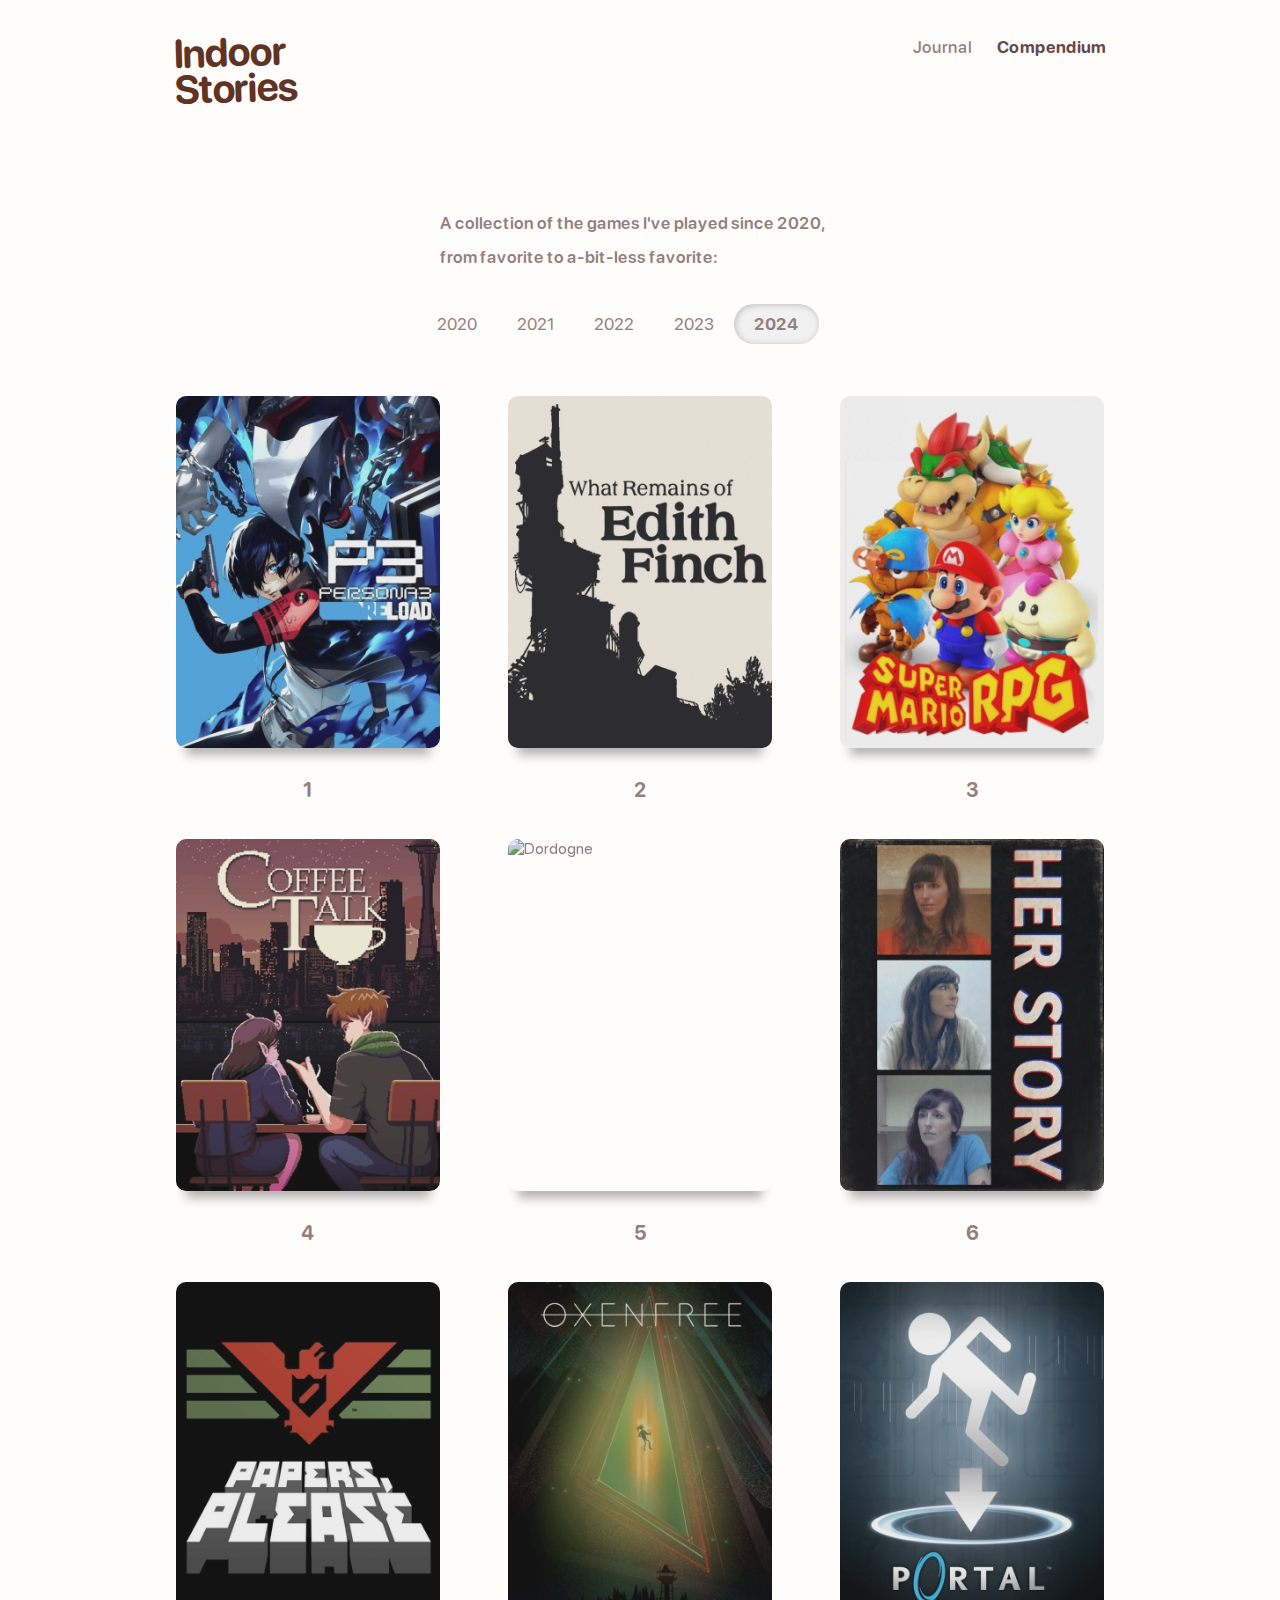
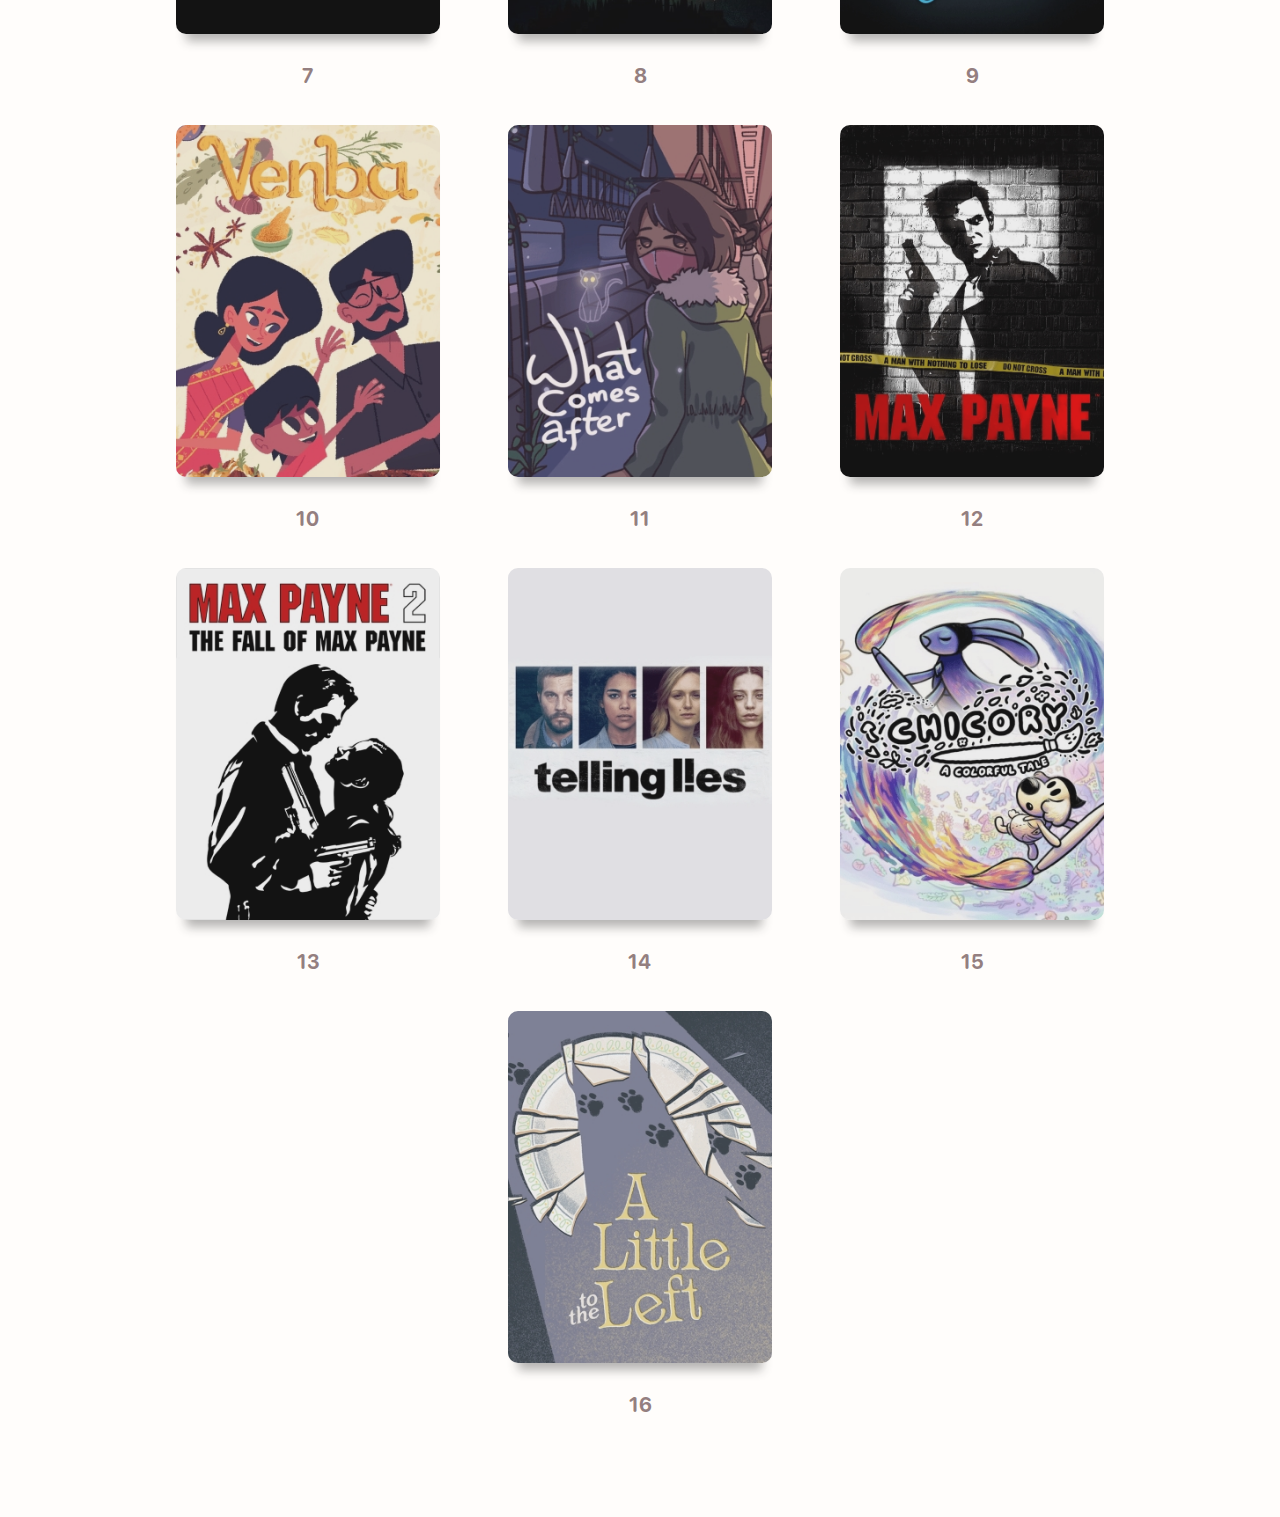
==== compendium.html @ c3bcd312 "update" ====
<!doctype html>

<html lang="en">

<head>
    <meta charset="utf-8">
    <title> Indoor Stories</title>
    <meta name="description" content="A personal gaming site">
    <meta name="viewport" content="width=device-width, initial-scale=1.0">

    <link rel="apple-touch-icon" sizes="180x180" href="favicon/apple-touch-icon.png">
    <link rel="icon" type="image/png" sizes="32x32" href="favicon/favicon-32x32.png">
    <link rel="icon" type="image/png" sizes="16x16" href="favicon/favicon-16x16.png">
    <link rel="manifest" href="favicon/site.webmanifest">
    <link rel="mask-icon" href="favicon/safari-pinned-tab.svg" color="#5bbad5">
    <meta name="msapplication-TileColor" content="#da532c">
    <meta name="theme-color" content="#ffffff">

    <link rel="stylesheet" href="styles.css">
</head>

<body class="yearbook">
    <header class="header">
        <h1 class="header-title"><a href="/">Indoor Stories</a></h1>

        <menu class="header-menu">
            <li class="header-menu-item">
                <a class="header-menu-link" href="https://indoorstories.com/">Journal</a>
            </li>
            <li class="header-menu-item active">
                <a class="header-menu-link" href="https://indoorstories.com/compendium">Compendium</a>
            </li>
        </menu>
    </header>

    <p class="collection-intro">A collection of the games I've played since 2020, from favorite to a-bit-less favorite:</p>
    
    <menu class="collection-menu">
        <li class="collection-menu-item" data-collection="#2020">2020</li>
        <li class="collection-menu-item" data-collection="#2021">2021</li>
        <li class="collection-menu-item" data-collection="#2022">2022</li>
        <li class="collection-menu-item" data-collection="#2023">2023</li>
        <li class="collection-menu-item active" data-collection="#2024">2024</li>
    </menu>
    
    <ol class="collection active" id="2024">
        <li class="game">
            <figure class="game-art">
                <img src="images/covers/persona-3-reload.jpg" 
                     alt="Persona 3 Reload">
                <span class="game-number"></span>
            </figure>
        </li>

        <li class="game">
            <figure class="game-art">
                <img src="images/covers/what-remains-of-edith-finch.jpg" 
                     alt="What Remains of Edith Finch">
                <span class="game-number"></span>
            </figure>
        </li>

        <li class="game">
            <figure class="game-art">
                <img src="images/covers/super-mario-rpg.jpg" 
                     alt="Super Mario RPG">
                <span class="game-number"></span>
            </figure>
        </li>

        <li class="game">
            <figure class="game-art">
                <img src="images/covers/coffee-talk.jpg" 
                     alt="Coffee Talk">
                <span class="game-number"></span>
            </figure>
        </li>

        <li class="game">
            <figure class="game-art">
                <img src="images/covers/dordogne.jpg" 
                     alt="Dordogne">
                <span class="game-number"></span>
            </figure>
        </li>

        <li class="game">
            <figure class="game-art">
                <img src="images/covers/her-story.jpg" 
                     alt="Her Story">
                <span class="game-number"></span>
            </figure>
        </li>

        <li class="game">
            <figure class="game-art">
                <img src="images/covers/papers-please.jpg" 
                     alt="Papers, Please">
                <span class="game-number"></span>
            </figure>
        </li>

        <li class="game">
            <figure class="game-art">
                <img src="images/covers/oxenfree.jpg" 
                     alt="Oxenfree">
                <span class="game-number"></span>
            </figure>
        </li>

        <li class="game">
            <figure class="game-art">
                <img src="images/covers/portal.jpg" 
                     alt="Portal">
                <span class="game-number"></span>
            </figure>
        </li>

        <li class="game">
            <figure class="game-art">
                <img src="images/covers/venba.jpg" 
                     alt="Vemba">
                <span class="game-number"></span>
            </figure>
        </li>

        <li class="game">
            <figure class="game-art">
                <img src="images/covers/what-comes-after.jpg" 
                     alt="Vemba">
                <span class="game-number"></span>
            </figure>
        </li>

        <li class="game">
            <figure class="game-art">
                <img src="images/covers/max-payne.jpg" 
                     alt="Max Payne">
                <span class="game-number"></span>
            </figure>
        </li>

        <li class="game">
            <figure class="game-art">
                <img src="images/covers/max-payne-2.jpg" 
                     alt="Max Payne">
                <span class="game-number"></span>
            </figure>
        </li>

        <li class="game">
            <figure class="game-art">
                <img src="images/covers/telling-lies.jpg" 
                     alt="Telling Lies">
                <span class="game-number"></span>
            </figure>
        </li>

        <li class="game">
            <figure class="game-art">
                <img src="images/covers/chicory.jpg" 
                     alt="Chicory: A Colorful Tale">
                <span class="game-number"></span>
            </figure>
        </li>

        <li class="game">
            <figure class="game-art">
                <img src="images/covers/a-little-to-the-left.jpg" 
                     alt="A Little To The Left">
                <span class="game-number"></span>
            </figure>
        </li>
    </ol>

    <ol class="collection" id="2023">
        <li class="game">
            <figure class="game-art">
                <img src="images/covers/baldurs-gate-3.png" alt="Baldur's Gate 3">
                <span class="game-number"> </span>
            </figure>
        </li>

        <li class="game">
            <figure class="game-art">
                <img src="images/covers/zelda-tears-of-the-kingdom.jpg" alt="The Legend of Zelda: Tears of the Kingdom">
                <span class="game-number"></span>
            </figure>
        </li>

        <li class="game">
            <figure class="game-art">
                <img src="images/covers/zelda-breath-of-the-wild.jpg" alt="The Legend of Zelda: Breath of the Wild">
                <span class="game-number"></span>
            </figure>
        </li>

        <li class="game">
            <figure class="game-art">
                <img src="images/covers/the-last-of-us-part-1.jpg">
                <span class="game-number"></span>
            </figure>
        </li>

        <li class="game">
            <figure class="game-art">
                <img src="images/covers/space-for-the-unbound.jpg">
                <span class="game-number"></span>
            </figure>
        </li>

        <li class="game">
            <figure class="game-art">
                <img src="images/covers/alan-wake-2.jpg">
                <span class="game-number"></span>
            </figure>
        </li>

        <li class="game">
            <figure class="game-art">
                <img src="images/covers/control.jpg">
                <span class="game-number"></span>
            </figure>
        </li>

        <li class="game">
            <figure class="game-art">
                <img src="images/covers/alan-wake.jpg">
                <span class="game-number"></span>
            </figure>
        </li>

        <li class="game">
            <figure class="game-art">
                <img src="images/covers/diablo-4.jpg">
                <span class="game-number"></span>
            </figure>
        </li>

        <li class="game">
            <figure class="game-art">
                <img src="images/covers/lil-gator-game.jpg">
                <span class="game-number"></span>
            </figure>
        </li>

        <li class="game">
            <figure class="game-art">
                <img src="images/covers/super-mario-bros-wonder.jpg">
                <span class="game-number"></span>
            </figure>
        </li>

        <li class="game">
            <figure class="game-art">
                <img src="images/covers/bastion.jpg">
                <span class="game-number"></span>
            </figure>
        </li>

        <li class="game">
            <figure class="game-art">
                <img src="images/covers/shadow-of-the-colossus.jpg">
                <span class="game-number"></span>
            </figure>
        </li>

        <li class="game">
            <figure class="game-art">
                <img src="images/covers/god-of-war-valhalla.jpg">
                <span class="game-number"></span>
            </figure>
        </li>

        <li class="game">
            <figure class="game-art">
                <img src="images/covers/final-fantasy-16.jpg">
                <span class="game-number"></span>
            </figure>
        </li>

        <li class="game">
            <figure class="game-art">
                <img src="images/covers/norco.jpg">
                <span class="game-number"></span>
            </figure>
        </li>

        <li class="game">
            <figure class="game-art">
                <img src="images/covers/spiderman.jpg">
                <span class="game-number"></span>
            </figure>
        </li>

        <li class="game">
            <figure class="game-art">
                <img src="images/covers/fallen-order.jpg">
                <span class="game-number"></span>
            </figure>
        </li>

        <li class="game">
            <figure class="game-art">
                <img src="images/covers/alan-wake-american-nightmare.jpg">
                <span class="game-number"></span>
            </figure>
        </li>

        <li class="game">
            <figure class="game-art">
                <img src="images/covers/hogwarts-legacy.jpg">
                <span class="game-number"></span>
            </figure>
        </li>

        <li class="game">
            <figure class="game-art">
                <img src="images/covers/jedi-survivor.jpg">
                <span class="game-number"></span>
            </figure>
        </li>

        <li class="game">
            <figure class="game-art">
                <img src="images/covers/game-of-thrones-telltale.jpg">
                <span class="game-number"></span>
            </figure>
        </li>

        <li class="game">
            <figure class="game-art">
                <img src="images/covers/blanc.jpg">
                <span class="game-number"></span>
            </figure>
        </li>
        
        <li class="game">
            <figure class="game-art">
                <img src="images/covers/shin-chan-summer-vacation.jpg">
                <span class="game-number"></span>
            </figure>
        </li>

        <li class="game">
            <figure class="game-art">
                <img src="images/covers/lake-2.png">
                <span class="game-number"></span>
            </figure>
        </li>

        <li class="game">
            <figure class="game-art">
                <img src="images/covers/miles-morales.jpg">
                <span class="game-number"></span>
            </figure>
        </li>

        <li class="game">
            <figure class="game-art">
                <img src="images/covers/spiderman-2.jpg">
                <span class="game-number"></span>
            </figure>
        </li>

        <li class="game">
            <figure class="game-art">
                <img src="images/covers/vampire-survivors.jpg">
                <span class="game-number"></span>
            </figure>
        </li>

        <li class="game">
            <figure class="game-art">
                <img src="images/covers/pokemon-red.jpg">
                <span class="game-number"></span>
            </figure>
        </li>

        <li class="game">
            <figure class="game-art">
                <img src="images/covers/the-shivah.jpg">
                <span class="game-number"></span>
            </figure>
        </li>

        <li class="game">
            <figure class="game-art">
                <img src="images/covers/bully.jpg">
                <span class="game-number"></span>
            </figure>
        </li>

        <li class="game">
            <figure class="game-art">
                <img src="images/covers/chase-cold-case-investigations.jpg">
                <span class="game-number"></span>
            </figure>
        </li>

        <li class="game">
            <figure class="game-art">
                <img src="images/covers/the-expanse.jpg">
                <span class="game-number"></span>
            </figure>
        </li>

        <li class="game">
            <figure class="game-art">
                <img src="images/covers/the-murder-of-sonic.png">
                <span class="game-number"></span>
            </figure>
        </li>

        <li class="game">
            <figure class="game-art">
                <img src="images/covers/melon-journey.jpg">
                <span class="game-number"></span>
            </figure>
        </li>

        <li class="game">
            <figure class="game-art">
                <img src="images/covers/diablo-3.jpg">
                <span class="game-number"></span>
            </figure>
        </li>
    </ol>

    <ol class="collection" id="2022"> 
        <li class="game">
            <figure class="game-art">
                <img src="images/covers/disco-elysium.jpg">
                <span class="game-number"></span>
            </figure>
        </li>

        <li class="game">
            <figure class="game-art">
                <img src="images/covers/elden-ring.jpg">
                <span class="game-number"></span>
            </figure>
        </li>

        <li class="game">
            <figure class="game-art">
                <img src="images/covers/gta-v.jpg">
                <span class="game-number"></span>
            </figure>
        </li>

        <li class="game">
            <figure class="game-art">
                <img src="images/covers/a-short-hike.jpg">
                <span class="game-number"></span>
            </figure>
        </li>

        <li class="game">
            <figure class="game-art">
                <img src="images/covers/god-of-war-2018.jpg">
                <span class="game-number"></span>
            </figure>
        </li>

        <li class="game">
            <figure class="game-art">
                <img src="images/covers/god-of-war-ragnarok.jpg">
                <span class="game-number"></span>
            </figure>
        </li>

        <li class="game">
            <figure class="game-art">
                <img src="images/covers/the-walking-dead.jpg">
                <span class="game-number"></span>
            </figure>
        </li>

        <li class="game">
            <figure class="game-art">
                <img src="images/covers/the-walking-dead-4.jpg">
                <span class="game-number"></span>
            </figure>
        </li>

        <li class="game">
            <figure class="game-art">
                <img src="images/covers/blackwell-epiphany.jpg">
                <span class="game-number"></span>
            </figure>
        </li>

        <li class="game">
            <figure class="game-art">
                <img src="images/covers/blackwell-deception.jpg">
                <span class="game-number"></span>
            </figure>
        </li>

        <li class="game">
            <figure class="game-art">
                <img src="images/covers/blackwell-convergence.jpg">
                <span class="game-number"></span>
            </figure>
        </li>

        <li class="game">
            <figure class="game-art">
                <img src="images/covers/blackwell-unbound.jpg">
                <span class="game-number"></span>
            </figure>
        </li>

        <li class="game">
            <figure class="game-art">
                <img src="images/covers/blackwell-legacy.jpg">
                <span class="game-number"></span>
            </figure>
        </li>

        <li class="game">
            <figure class="game-art">
                <img src="images/covers/chrono-trigger.jpg">
                <span class="game-number"></span>
            </figure>
        </li>

        <li class="game">
            <figure class="game-art">
                <img src="images/covers/dark-souls.jpg">
                <span class="game-number"></span>
            </figure>
        </li>

        <li class="game">
            <figure class="game-art">
                <img src="images/covers/gone-home.jpg">
                <span class="game-number"></span>
            </figure>
        </li>

        <li class="game">
            <figure class="game-art">
                <img src="images/covers/brothers.jpg">
                <span class="game-number"></span>
            </figure>
        </li>

        <li class="game">
            <figure class="game-art">
                <img src="images/covers/god-of-war-III.jpg">
                <span class="game-number"></span>
            </figure>
        </li>

        <li class="game">
            <figure class="game-art">
                <img src="images/covers/last-window.jpg">
                <span class="game-number"></span>
            </figure>
        </li>

        <li class="game">
            <figure class="game-art">
                <img src="images/covers/hotel-dusk.jpg">
                <span class="game-number"></span>
            </figure>
        </li>

        <li class="game">
            <figure class="game-art">
                <img src="images/covers/unavowed.jpg">
                <span class="game-number"></span>
            </figure>
        </li>

        <li class="game">
            <figure class="game-art">
                <img src="images/covers/sifu.jpg">
                <span class="game-number"></span>
            </figure>
        </li>

        <li class="game">
            <figure class="game-art">
                <img src="images/covers/monkey-island.jpg">
                <span class="game-number"></span>
            </figure>
        </li>

        <li class="game">
            <figure class="game-art">
                <img src="images/covers/animal-crossing-new-horizons.jpg">
                <span class="game-number"></span>
            </figure>
        </li>

        <li class="game">
            <figure class="game-art">
                <img src="images/covers/horizon-forbidden-west.jpg">
                <span class="game-number"></span>
            </figure>
        </li>

        <li class="game">
            <figure class="game-art">
                <img src="images/covers/horizon-zero-dawn.jpg">
                <span class="game-number"></span>
            </figure>
        </li>

        <li class="game">
            <figure class="game-art">
                <img src="images/covers/god-of-war-2.jpg">
                <span class="game-number"></span>
            </figure>
        </li>

        <li class="game">
            <figure class="game-art">
                <img src="images/covers/lake.jpg">
                <span class="game-number"></span>
            </figure>
        </li>

        <li class="game">
            <figure class="game-art">
                <img src="images/covers/pokemon-arceus.jpg">
                <span class="game-number"></span>
            </figure>
        </li>

        <li class="game">
            <figure class="game-art">
                <img src="images/covers/chrono-cross.jpg">
                <span class="game-number"></span>
            </figure>
        </li>

        <li class="game">
            <figure class="game-art">
                <img src="images/covers/the-walking-dead-3.jpg">
                <span class="game-number"></span>
            </figure>
        </li>

        <li class="game">
            <figure class="game-art">
                <img src="images/covers/the-walking-dead-2.jpg">
                <span class="game-number"></span>
            </figure>
        </li>

        <li class="game" data-audio="monkey-island-2.mp3">
            <figure class="game-art">
                <img src="images/covers/monkey-island-2.jpg">
                <span class="game-number"></span>
            </figure>
        </li>

        <li class="game">
            <figure class="game-art">
                <img src="images/covers/stray.jpg">
                <span class="game-number"></span>
            </figure>
        </li>

        <li class="game">
            <figure class="game-art">
                <img src="images/covers/michonne.jpg">
                <span class="game-number"></span>
            </figure>
        </li>

        <li class="game">
            <figure class="game-art">
                <img src="images/covers/toem.jpg">
                <span class="game-number"></span>
            </figure>
        </li>
        
        <li class="game" data-audio="god-of-war.mp3">
            <figure class="game-art">
                <img src="images/covers/god-of-war.jpg">
                <span class="game-number"></span>
            </figure>
        </li>

        <li class="game" data-audio="god-of-war-chains-of-olympus.mp3">
            <figure class="game-art">
                <img src="images/covers/god-of-war-chains-of-olympus.jpg">
                <span class="game-number"></span>
            </figure>
        </li>

        <li class="game" data-audio="god-of-war-ghost-of-sparta.mp3">
            <figure class="game-art">
                <img src="images/covers/god-of-war-ghost-of-sparta.jpg">
                <span class="game-number"></span>
            </figure>
        </li>
        
        <li class="game" data-audio="unravel-two.mp3">
            <figure class="game-art">
                <img src="images/covers/unravel-two.jpg">
                <span class="game-number"></span>
            </figure>
        </li>

        <li class="game" data-audio="goose-game.mp3">
            <figure class="game-art">
                <img src="images/covers/goose-game.jpg">
                <span class="game-number"></span>
            </figure>
        </li>

        <li class="game" data-audio="stanley-parable.mp3">
            <figure class="game-art">
                <img src="images/covers/stanley-parable.jpg">
                <span class="game-number"></span>
            </figure>
        </li>

        <li class="game" data-audio="nobody-saves-the-world.mp3">
            <figure class="game-art">
                <img src="images/covers/nobody-saves-the-world.jpg">
                <span class="game-number"></span>
            </figure>
        </li>

        <li class="game" data-audio="a-way-out.mp3">
            <figure class="game-art">
                <img src="images/covers/a-way-out.jpg">
                <span class="game-number"></span>
            </figure>
        </li>

        <li class="game" data-audio="halo.mp3">
            <figure class="game-art">
                <img src="images/covers/halo.jpg">
                <span class="game-number"></span>
            </figure>
        </li>

        <li class="game" data-audio="god-of-war-ascension.mp3">
            <figure class="game-art">
                <img src="images/covers/god-of-war-ascension.jpg">
                <span class="game-number"></span>
            </figure>
        </li>

        <li class="game" data-audio="star-wars-episode-3.mp3">
            <figure class="game-art">
                <img src="images/covers/star-wars-episode-3.jpg">
                <span class="game-number"></span>
            </figure>
        </li>

        <li class="game" data-audio="radical-dreamers.mp3">
            <figure class="game-art">
                <img src="images/covers/radical-dreamers.jpg">
                <span class="game-number"></span>
            </figure>
        </li>
    </ol>

    <ol class="collection" id="2021">
        <li class="game">
            <figure class="game-art">
                <img src="images/covers/mass-effect-2.jpg">
                <span class="game-number"></span>
            </figure>
        </li>

        <li class="game">
            <figure class="game-art">
                <img src="images/covers/mass-effect-3.jpg">
                <span class="game-number"></span>
            </figure>
        </li>

        <li class="game">
            <figure class="game-art">
                <img src="images/covers/mass-effect.jpg">
                <span class="game-number"></span>
            </figure>
        </li>

        <li class="game">
            <figure class="game-art"">
                <img src="images/covers/hades.jpg">
                <span class="game-number"></span>
            </figure>
        </li>

        <li class="game">
            <figure class="game-art">
                <img src="images/covers/psychonauts-2.jpg">
                <span class="game-number"></span>
            </figure>
        </li>

        <li class="game">
            <figure class="game-art"">
                <img src="images/covers/the-forgotten-city.jpg">
                <span class="game-number"></span>
            </figure>
        </li>

        <li class="game">
            <figure class="game-art">
                <img src="images/covers/demons-souls.jpg">
                <span class="game-number"></span>
            </figure>
        </li>

        <li class="game">
            <figure class="game-art">
                <img src="images/covers/returnal.jpg">
                <span class="game-number"></span>
            </figure>
        </li>

        <li class="game">
            <figure class="game-art">
                <img src="images/covers/deaths-door.jpg">
                <span class="game-number"></span>
            </figure>
        </li>

        <li class="game">
            <figure class="game-art">
                <img src="images/covers/kena.jpg">
                <span class="game-number"></span>
            </figure>
        </li>

        <li class="game">
            <figure class="game-art">
                <img src="images/covers/diablo-2.jpg">
                <span class="game-number"></span>
            </figure>
        </li>

        <li class="game">
            <figure class="game-art">
                <img src="images/covers/assassins-2.jpg">
                <span class="game-number"></span>
            </figure>
        </li>

        <li class="game">
            <figure class="game-art">
                <img src="images/covers/journey.jpg">
                <span class="game-number"></span>
            </figure>
        </li>

        <li class="game">
            <figure class="game-art">
                <img src="images/covers/13-sentinels.jpg">
                <span class="game-number"></span>
            </figure>
        </li>

        <li class="game">
            <figure class="game-art">
                <img src="images/covers/guardians-of-the-galaxy.jpg">
                <span class="game-number"></span>
            </figure>
        </li>

        <li class="game">
            <figure class="game-art"">
                <img src="images/covers/ratchet-and-clank.jpg">
                <span class="game-number"></span>
            </figure>
        </li>

        <li class="game">
            <figure class="game-art">
                <img src="images/covers/psychonauts.jpg">
                <span class="game-number"></span>
            </figure>
        </li>

        <li class="game">
            <figure class="game-art">
                <img src="images/covers/hitman.jpg">
                <span class="game-number"></span>
            </figure>
        </li>

        <li class="game">
            <figure class="game-art">
                <img src="images/covers/diablo.jpg">
                <span class="game-number"></span>
            </figure>
        </li>

        <li class="game">
            <figure class="game-art">
                <img src="images/covers/inside.jpg">
                <span class="game-number"></span>
            </figure>
        </li>

        <li class="game">
            <figure class="game-art">
                <img src="images/covers/unpacking.jpg">
                <span class="game-number"></span>
            </figure>
        </li>

        <li class="game">
            <figure class="game-art">
                <img src="images/covers/miles-morales.jpg">
                <span class="game-number"></span>
            </figure>
        </li>

        <li class="game">
            <figure class="game-art">
                <img src="images/covers/astro.jpg">
                <span class="game-number"></span>
            </figure>
        </li>

        <li class="game">
            <figure class="game-art">
                <img src="images/covers/watchdogs.jpg">
                <span class="game-number"></span>
            </figure>
        </li>

        <li class="game">
            <figure class="game-art">
                <img src="images/covers/the-medium.jpg">
                <span class="game-number"></span>
            </figure>
        </li>

        <li class="game">
            <figure class="game-art">
                <img src="images/covers/bugsnax.jpg">
                <span class="game-number"></span>
            </figure>
        </li>

        <li class="game">
            <figure class="game-art">
                <img src="images/covers/resident-evil.jpg">
                <span class="game-number"></span>
            </figure>
        </li>

        <li class="game">
            <figure class="game-art">
                <img src="images/covers/deathloop.jpg">
                <span class="game-number"></span>
            </figure>
        </li>

        <li class="game">
            <figure class="game-art">
                <img src="images/covers/it-takes-two.jpg">
                <span class="game-number"></span>
            </figure>
        </li>

        <li class="game">
            <figure class="game-art">
                <img src="images/covers/twelve-minutes.jpg">
                <span class="game-number"></span>
            </figure>
        </li>
    </ol>
    
    <ol class="collection" id="2020">
        <li class="game">
            <figure class="game-art">
                <img src="images/covers/persona-5-royal.jpg">
                <span class="game-number"></span>
            </figure>
        </li>

        <li class="game">
            <figure class="game-art">
                <img src="images/covers/the-last-of-us.jpg">
                <span class="game-number"></span>
            </figure>
        </li>

        <li class="game">
            <figure class="game-art">
                <img src="images/covers/suikoden-2.jpg">
                <span class="game-number"></span>
            </figure>
        </li>

        <li class="game">
            <figure class="game-art">
                <img src="images/covers/death-stranding.jpg">
                <span class="game-number"></span>
            </figure>
        </li>

        <li class="game">
            <figure class="game-art">
                <img src="images/covers/kingdom-hearts-2.jpg">
                <span class="game-number"></span>
            </figure>
        </li>

        <li class="game">
            <figure class="game-art">
                <img src="images/covers/the-last-of-us-2.jpg">
                <span class="game-number"></span>
            </figure>
        </li>

        <li class="game">
            <figure class="game-art">
                <img src="images/covers/tsushima.jpg">
                <span class="game-number"></span>
            </figure>
        </li>

        <li class="game">
            <figure class="game-art">
                <img src="images/covers/cyberpunk.jpg">
                <span class="game-number"></span>
            </figure>
        </li>

        <li class="game">
            <figure class="game-art">
                <img src="images/covers/suikoden.jpg">
                <span class="game-number"></span>
            </figure>
        </li>

        <li class="game">
            <figure class="game-art">
                <img src="images/covers/fallen-order.jpg">
                <span class="game-number"></span>
            </figure>
        </li>

        <li class="game">
            <figure class="game-art">
                <img src="images/covers/assassins-1.jpg">
                <span class="game-number"></span>
            </figure>
        </li>

        <li class="game">
            <figure class="game-art">
                <img src="images/covers/kingdom-hearts.jpg">
                <span class="game-number"></span>
            </figure>
        </li>

        <li class="game">
            <figure class="game-art">
                <img src="images/covers/legend-of-korra.jpg">
                <span class="game-number"></span>
            </figure>
        </li>

        <li class="game">
            <figure class="game-art">
                <img src="images/covers/gears-1.jpg">
                <span class="game-number"></span>
            </figure>
        </li>

        <li class="game">
            <figure class="game-art">
                <img src="images/covers/vampire-coteries.jpg">
                <span class="game-number"></span>
            </figure>
        </li>

        <li class="game">
            <figure class="game-art">
                <img src="images/covers/uncharted-2.jpg">
                <span class="game-number"></span>
            </figure>
        </li>

        <li class="game">
            <figure class="game-art">
                <img src="images/covers/uncharted.jpg">
                <span class="game-number"></span>
            </figure>
        </li>

        <li class="game">
            <figure class="game-art">
                <img src="images/covers/suikogaiden.jpg">
                <span class="game-number"></span>
            </figure>
        </li>

        <li class="game">
            <figure class="game-art">
                <img src="images/covers/suikogaiden-2.jpg">
                <span class="game-number"></span>
            </figure>
        </li>

        <li class="game">
            <figure class="game-art">
                <img src="images/covers/bright-memory.jpg">
                <span class="game-number"></span>
            </figure>
        </li>
    </ol>

	<script src="https://cdnjs.cloudflare.com/ajax/libs/jquery/3.4.1/jquery.min.js" integrity="sha256-CSXorXvZcTkaix6Yvo6HppcZGetbYMGWSFlBw8HfCJo=" crossorigin="anonymous"></script>
	<script src="scripts.js"></script>
</body>

</html>
---- styles.css ----
@font-face {
  font-family: 'SFRounded';
  src: url('fonts/SFRounded-Regular.woff2') format('woff2'),
      url('fonts/SFRounded-Regular.woff') format('woff');
  font-weight: normal;
  font-style: normal;
  font-display: block;
}

@font-face {
  font-family: 'SFRounded';
  src: url('fonts/SFRounded-Semibold.woff2') format('woff2'),
      url('fonts/SFRounded-Semibold.woff') format('woff');
  font-weight: 600;
  font-style: normal;
  font-display: block;
}

@font-face {
  font-family: 'SFRounded';
  src: url('fonts/SFRounded-Heavy.woff2') format('woff2'),
      url('fonts/SFRounded-Heavy.woff') format('woff');
  font-weight: 700;
  font-style: normal;
  font-display: block;
}

@font-face {
  font-family: 'SFRounded';
  src: url('fonts/SFRounded-Black.woff2') format('woff2'),
      url('fonts/SFRounded-Black.woff') format('woff');
  font-weight: 900;
  font-style: normal;
  font-display: block;
}

@font-face {
  font-family: 'SFRounded';
  src: url('fonts/SFRounded-Bold.woff2') format('woff2'),
      url('fonts/SFRounded-Bold.woff') format('woff');
  font-weight: bold;
  font-style: normal;
  font-display: block;
}

@font-face {
  font-family: 'SFRounded';
  src: url('fonts/SFRounded-Medium.woff2') format('woff2'),
      url('fonts/SFRounded-Medium.woff') format('woff');
  font-weight: 500;
  font-style: normal;
  font-display: block;
}

@font-face {
  font-family: 'Monaspace Radon';
  src: url('fonts/MonaspaceRadon-Italic.woff2') format('woff2'),
      url('fonts/MonaspaceRadon-Italic.woff') format('woff');
  font-weight: normal;
  font-style: italic;
  font-display: block;
}

body {
  margin: 0;
  padding: 34px 34px 100px 34px;
  font-family: 'SFRounded';
  background-color: #FFFDFB;
  color: #947F80;
}

@media (max-width: 768px) {
  body {
    padding: 45px 14px;
  }
}

a {
  color: inherit;
  text-decoration: none;
}

figure {
  margin: 0;
}

img {
  max-width: 100%;
}

::selection {
  color: #ffff;
  background: rgba(97, 51, 36, 0.5);
}

.header {
  display: flex;
  justify-content: space-between;
  max-width: 932px;
  margin-left: auto;
  margin-right: auto;
  margin-bottom: 100px;
}

@media (max-width: 768px) {
  .header {
    margin-bottom: 45px;
  }
}

.header-title {
  margin: 0;
  max-width: 123px;
  color: #613324;
  font-size: 40px;
  font-weight: 700;
  line-height: 36px;
  letter-spacing: -0.03em;
  transform: rotate(-1.8deg);
}

.header-menu {
  display: flex;
  list-style: none;
  padding: 0;
  margin: 0;
}

@media (max-width: 768px) {
  .header-menu {
    align-items: center;
  }
}

.header-menu-item {
  color: #947F80;
  font-size: 17px;
  font-weight: 500;
  line-height: 26px;
  letter-spacing: 0em;
}

.header-menu-item.active {
  color: #654949;
  font-weight: 700;
}

.header-menu-item + .header-menu-item {
  margin-left: 25px;
}

.journal-entry + .journal-entry {
  margin-top: 65px;
}

.journal-entry {
  max-width: 637px;
  padding: 48px 32px;
  margin-left: auto;
  margin-right: auto;
  border-radius: 24px;
  background-color: #FFF;
  box-shadow: 0px 0px 24px 0px #E1D8C6;
}

@media (max-width: 768px) {
  .journal-entry {
    padding: 20px;
  }
}

.journal-entry p:first-of-type {
  margin-top: 40px;
}

.journal-entry p {
  padding: 0 30px;
  font-size: 20px;
  font-weight: 500;
  line-height: 30px;
}

@media (max-width: 768px) {
  .journal-entry p:first-of-type {
    margin-top: 20px;
  }
  .journal-entry p {
    padding: 0;
    font-size: 16px;
  }
}

.journal-entry p a {
  text-decoration: underline;
  text-underline-offset: 3px;
  text-decoration-thickness: 1.5px;
  text-decoration-style: wavy;
  text-decoration-color: rgba(97, 51, 36, 0.5);
}

.journal-entry-date {
  padding: 0 30px;
  font-family: 'Monaspace Radon';
  font-size: 13px;
  font-style: italic;
  font-weight: 600;
  line-height: 10px;
  letter-spacing: -0.03em;
}

@media (max-width: 768px) {
  .journal-entry-date {
    padding: 0;
  }
}

.journal-entry-title {
  padding: 0 30px;
  margin: 22px 0 40px 0;
  color: #613324;
  font-size: 38px;
  font-weight: 600;
  line-height: 34px;
  letter-spacing: -0.02em;
  text-decoration: none;
}

@media (max-width: 768px) {
  .journal-entry-title {
    font-size: 28px;
    padding: 0;
    margin: 10px 0;
  }
}

.journal-entry-image {
  border-radius: 24px;
}

@media (max-width: 768px) {
  .journal-entry-image {
    border-radius: 14px;
  }
}

.journal-entry-scrap {
  width: 100%;
  display: block;
  margin: 0 auto;
}

.collection-intro {
  line-height: 2;
  font-size: 17px;
  font-weight: 600;
  max-width: 400px;
  margin-top: 0;
  margin-left: auto;
  margin-right: auto;
  margin-bottom: 0;
}

.collection-menu {
  display: flex;
  justify-content: center;
  font-size: 17px;
  list-style: none;
  padding: 0;
  margin-top: 30px;
  margin-left: -45px;
  margin-bottom: 15px;
  margin-right: auto;
}

@media (max-width: 768px) {
  .collection-menu {
    font-size: 14px;
    margin-left: 0;
  }
}

.collection-menu-item {
  display: inline-block;
  cursor: pointer;
  padding: 10px 20px;
}

.collection-menu-item.active {
  background-color: rgb(241 241 241);
  border-radius: 50px;
  font-weight: bold;
  box-shadow: inset 1px 1px 6px #bcbcbc;
}

.collection {
  display: flex;
  flex-wrap: wrap;
  justify-content: center;
  height: 0;
  max-width: 1000px;
  padding: 0;
  margin: 0 auto;
  opacity: 0;
  transition: opacity 500ms ease-in-out;
  overflow: hidden;
  pointer-events: none;
  visibility: hidden;
}

.collection.active {
  height: auto;
  opacity: 1;
  overflow: visible;
  visibility: visible;
  pointer-events: visible;
}

.game {
  position: relative;
  counter-increment: inst;
  display: flex;
  flex-direction: column;
  justify-content: flex-end;
  width: 264px;
  margin: 3.7% 3.4% 0 3.4%;
}

.game-art img {
  display: block;
  width: 100%;
  height: 352px;
  transition: all ease-in-out 300ms;
  filter: saturate(90%) contrast(85%);
  box-shadow: 0px 17px 10px -10px rgb(0 0 0 / 32%);
  border-radius: 10px;
}

.game img:hover {
  transform: translate(0px, -10px) scale(1);
  box-shadow: 0px 37px 20px -20px rgba(0,0,0,0.2);  
}

.game-number::before {
  display: block;
  content: counter(inst);
  text-align: center;
  font-weight: bold;
  font-size: 20px;
  margin-top: 30px;
}

@media (max-width: 768px) {
  .game-number::before {
    margin-bottom: 12px;
  }
}

.journal-index {
  position: fixed;
  display: flex;
  display: none;
  justify-content: center;
  align-items: center;
  top: 0;
  left: 0;
  right: 0;
  background-color: rgba(0, 0, 0, 0.5);
  height: 100vh;
  width: 100vw;
  margin: 0;
}

.journal-index-box {
  width: 520px;
  height: 310px;
  margin: 0;
  padding: 45px 35px;
  border-radius: 24px;
  background-color: #fff;
}

.journal-index-list {
  list-style: none;
  overflow-y: scroll;
  height: 310px;
  padding: 0;
  margin: 0;
}

.journal-index-list-item span {
  color: #613324;
  opacity: 0.5;
  margin-right: 25px;
}

.journal-index-list-item {
  color: #613324;
  font-size: 23px;
  line-height: 1.5;
}

.journal-index ul::-webkit-scrollbar-track {
	-webkit-box-shadow: inset 0 0 6px rgba(0,0,0,0.3);
	border-radius: 10px;
	background-color: #F5F5F5;
}

.journal-index ul::-webkit-scrollbar {
	width: 12px;
	background-color: #F5F5F5;
}

.journal-index ul::-webkit-scrollbar-thumb {
	border-radius: 10px;
	-webkit-box-shadow: inset 0 0 6px rgba(0,0,0,.3);
	background-color: #613324;
}
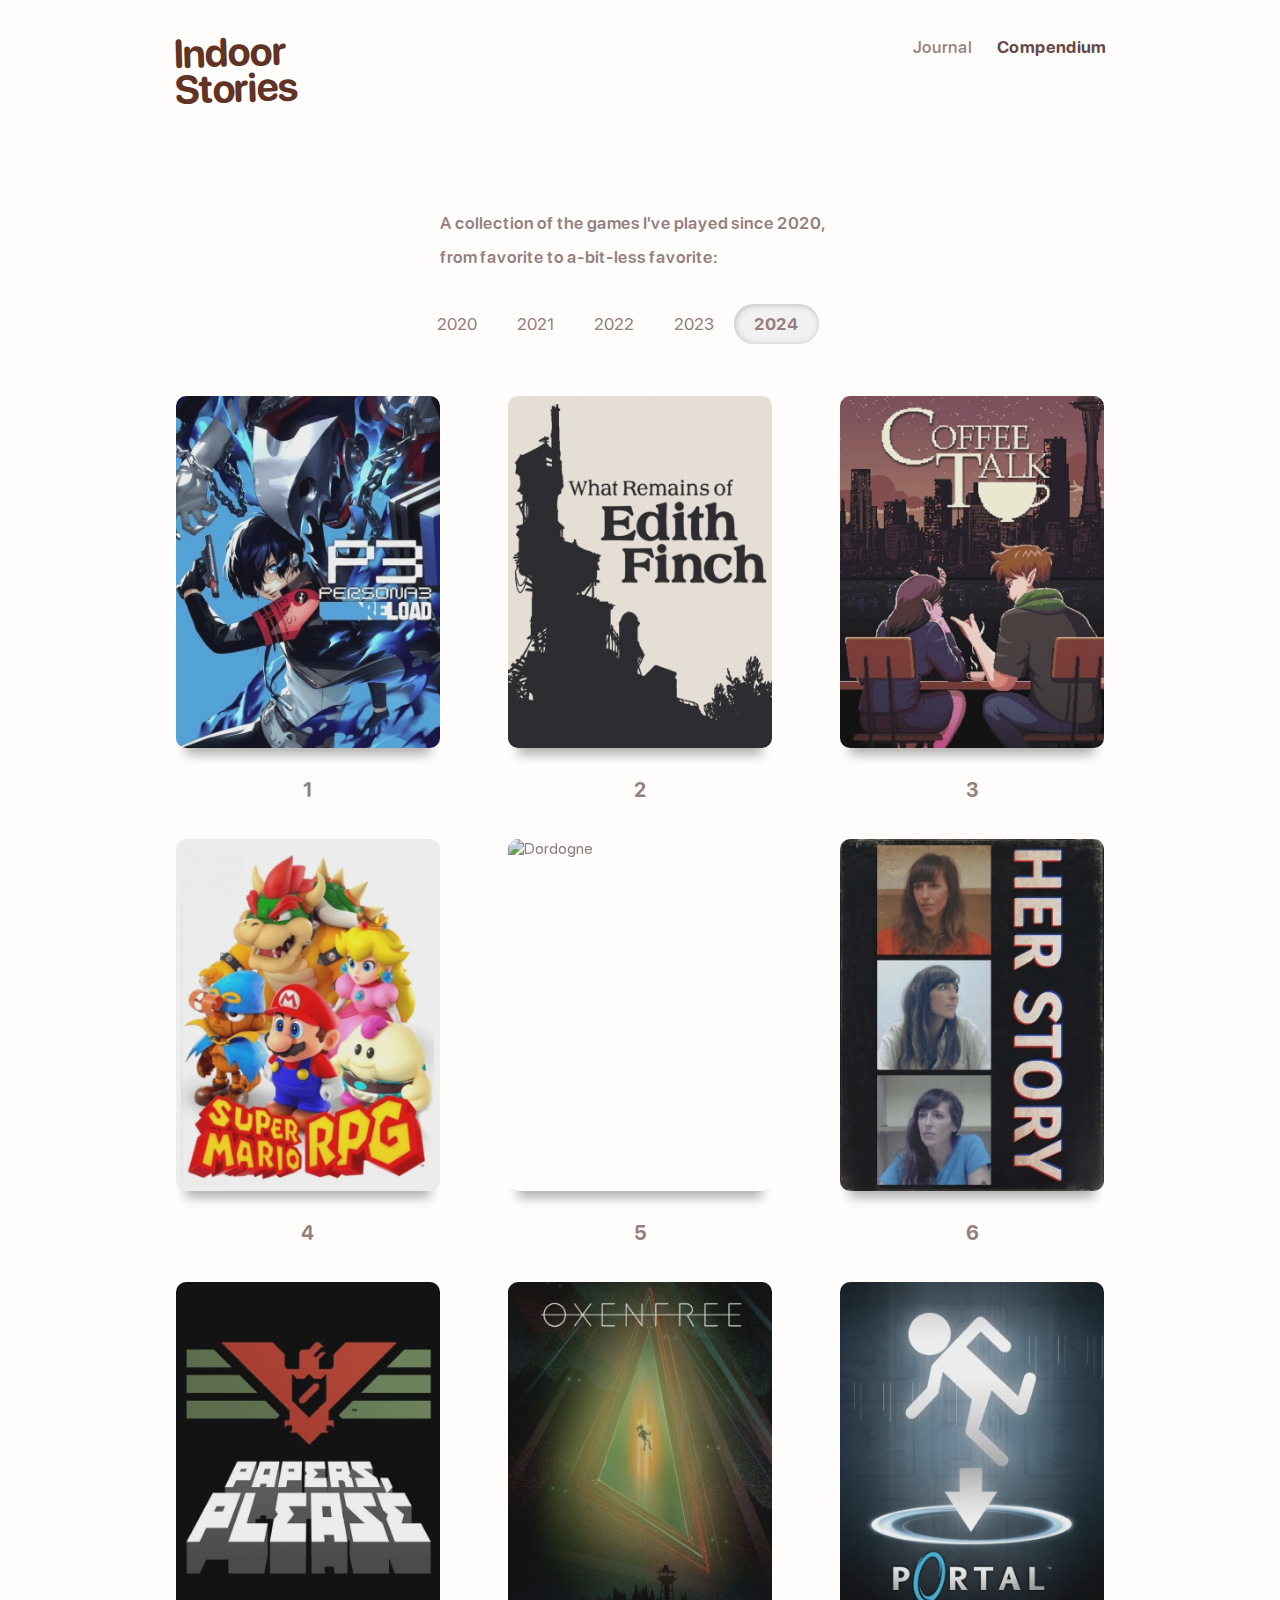
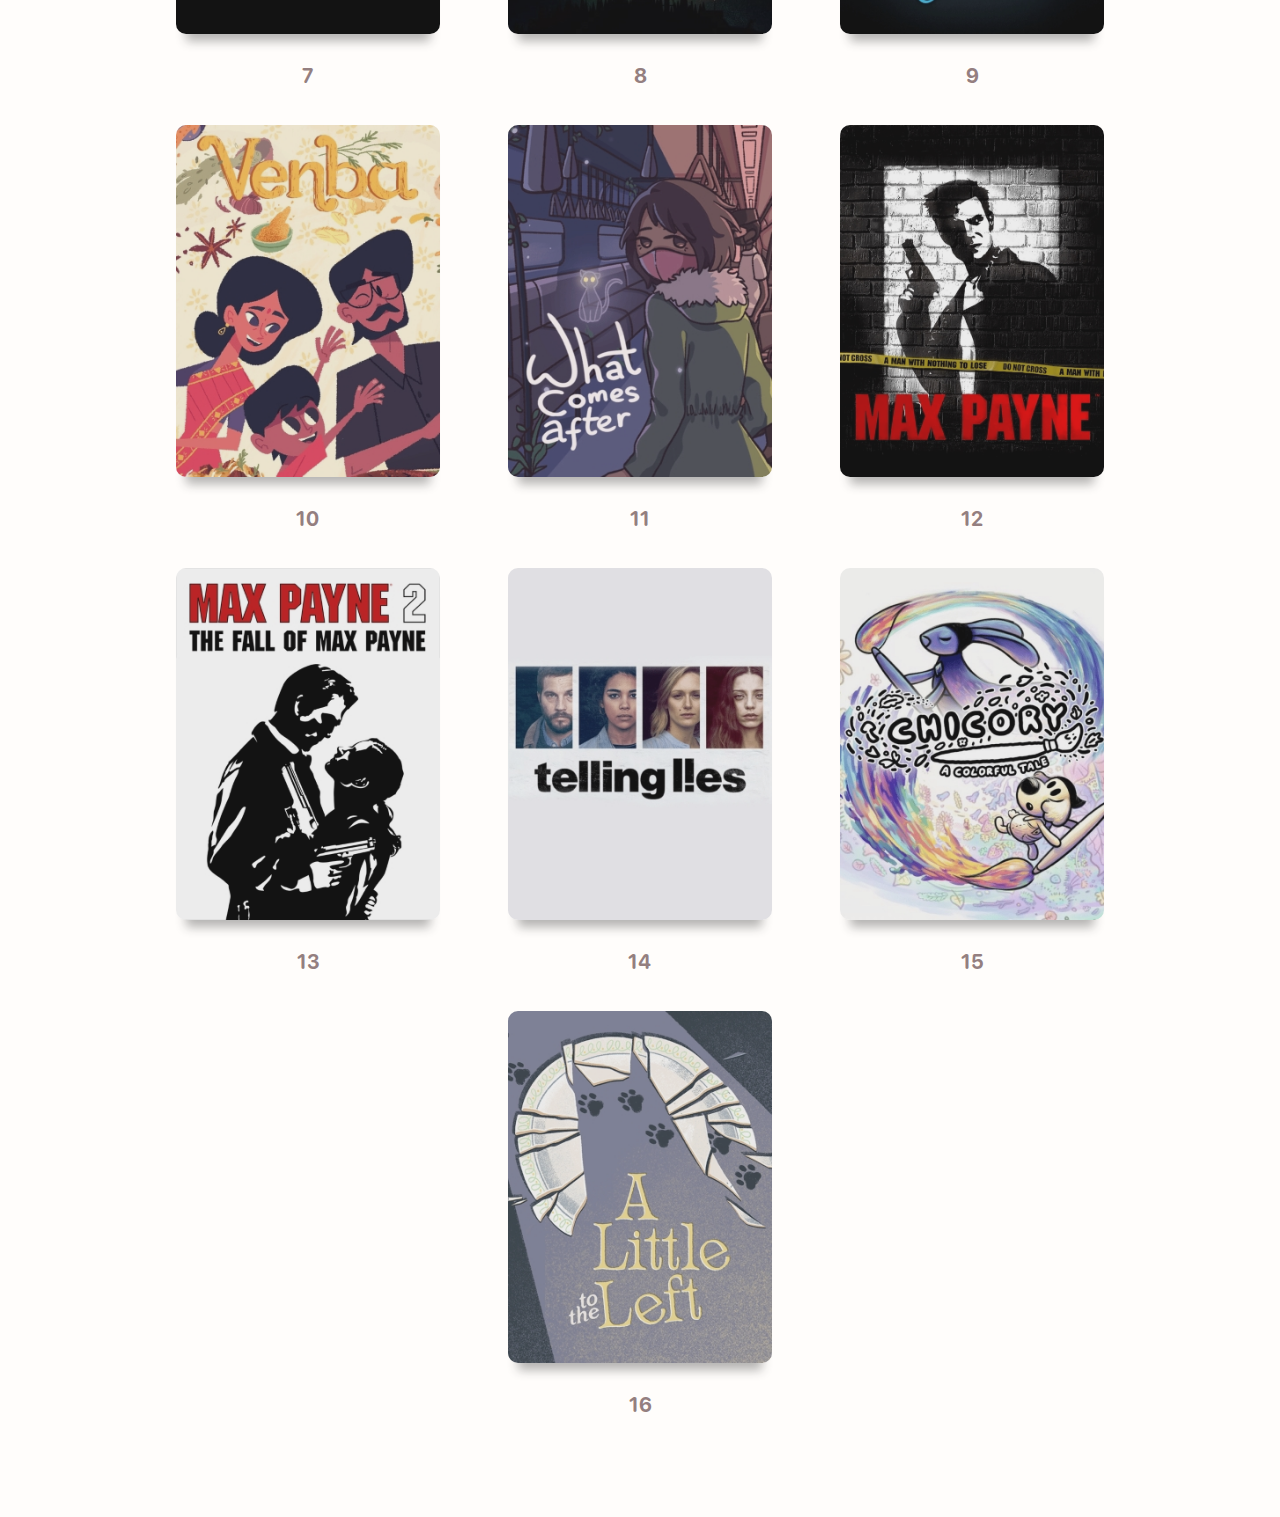
==== commit 8d1b2220: "update" ====
--- a/compendium.html
+++ b/compendium.html
@@ -42,6 +42,8 @@
         <li class="collection-menu-item" data-collection="#2023">2023</li>
         <li class="collection-menu-item active" data-collection="#2024">2024</li>
     </menu>
+
+
     
     <ol class="collection active" id="2024">
         <li class="game">
@@ -62,16 +64,16 @@
 
         <li class="game">
             <figure class="game-art">
+                <img src="images/covers/coffee-talk.jpg" 
+                     alt="Coffee Talk">
+                <span class="game-number"></span>
+            </figure>
+        </li>
+
+        <li class="game">
+            <figure class="game-art">
                 <img src="images/covers/super-mario-rpg.jpg" 
                      alt="Super Mario RPG">
-                <span class="game-number"></span>
-            </figure>
-        </li>
-
-        <li class="game">
-            <figure class="game-art">
-                <img src="images/covers/coffee-talk.jpg" 
-                     alt="Coffee Talk">
                 <span class="game-number"></span>
             </figure>
         </li>
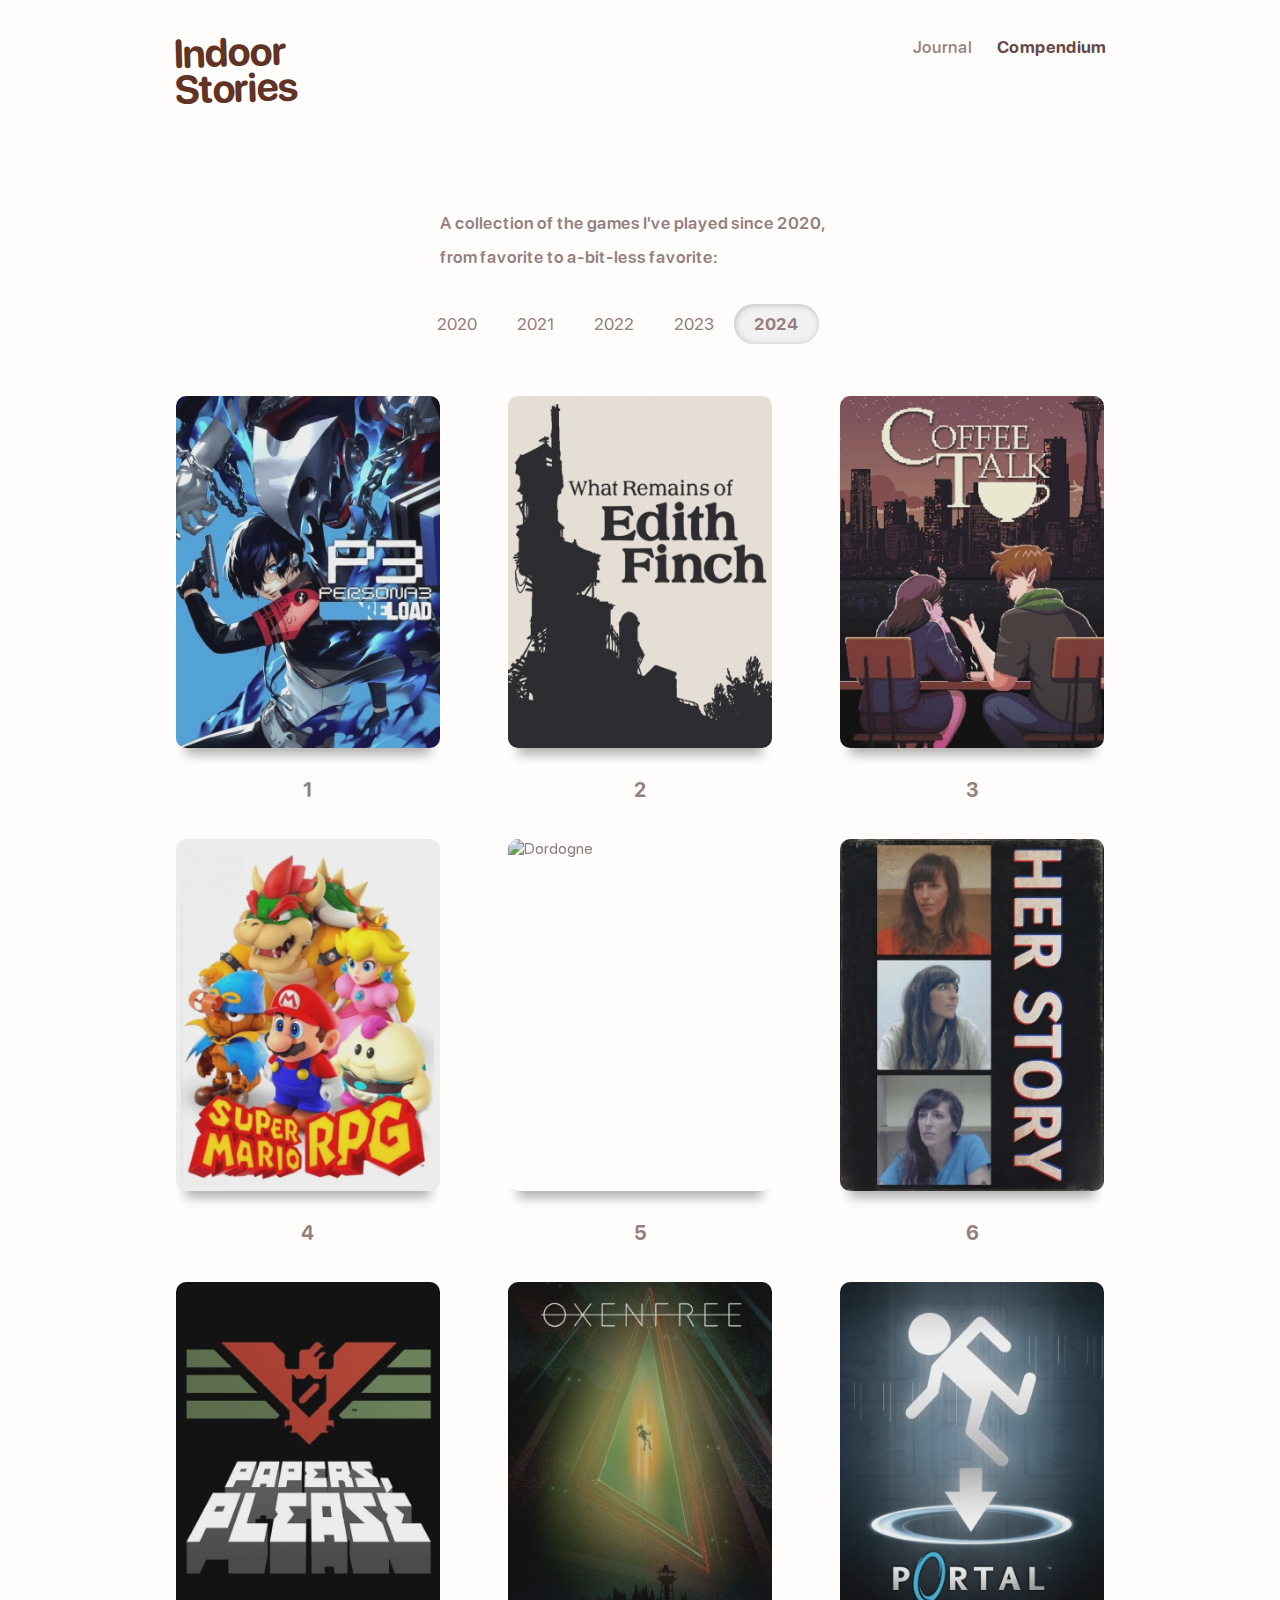
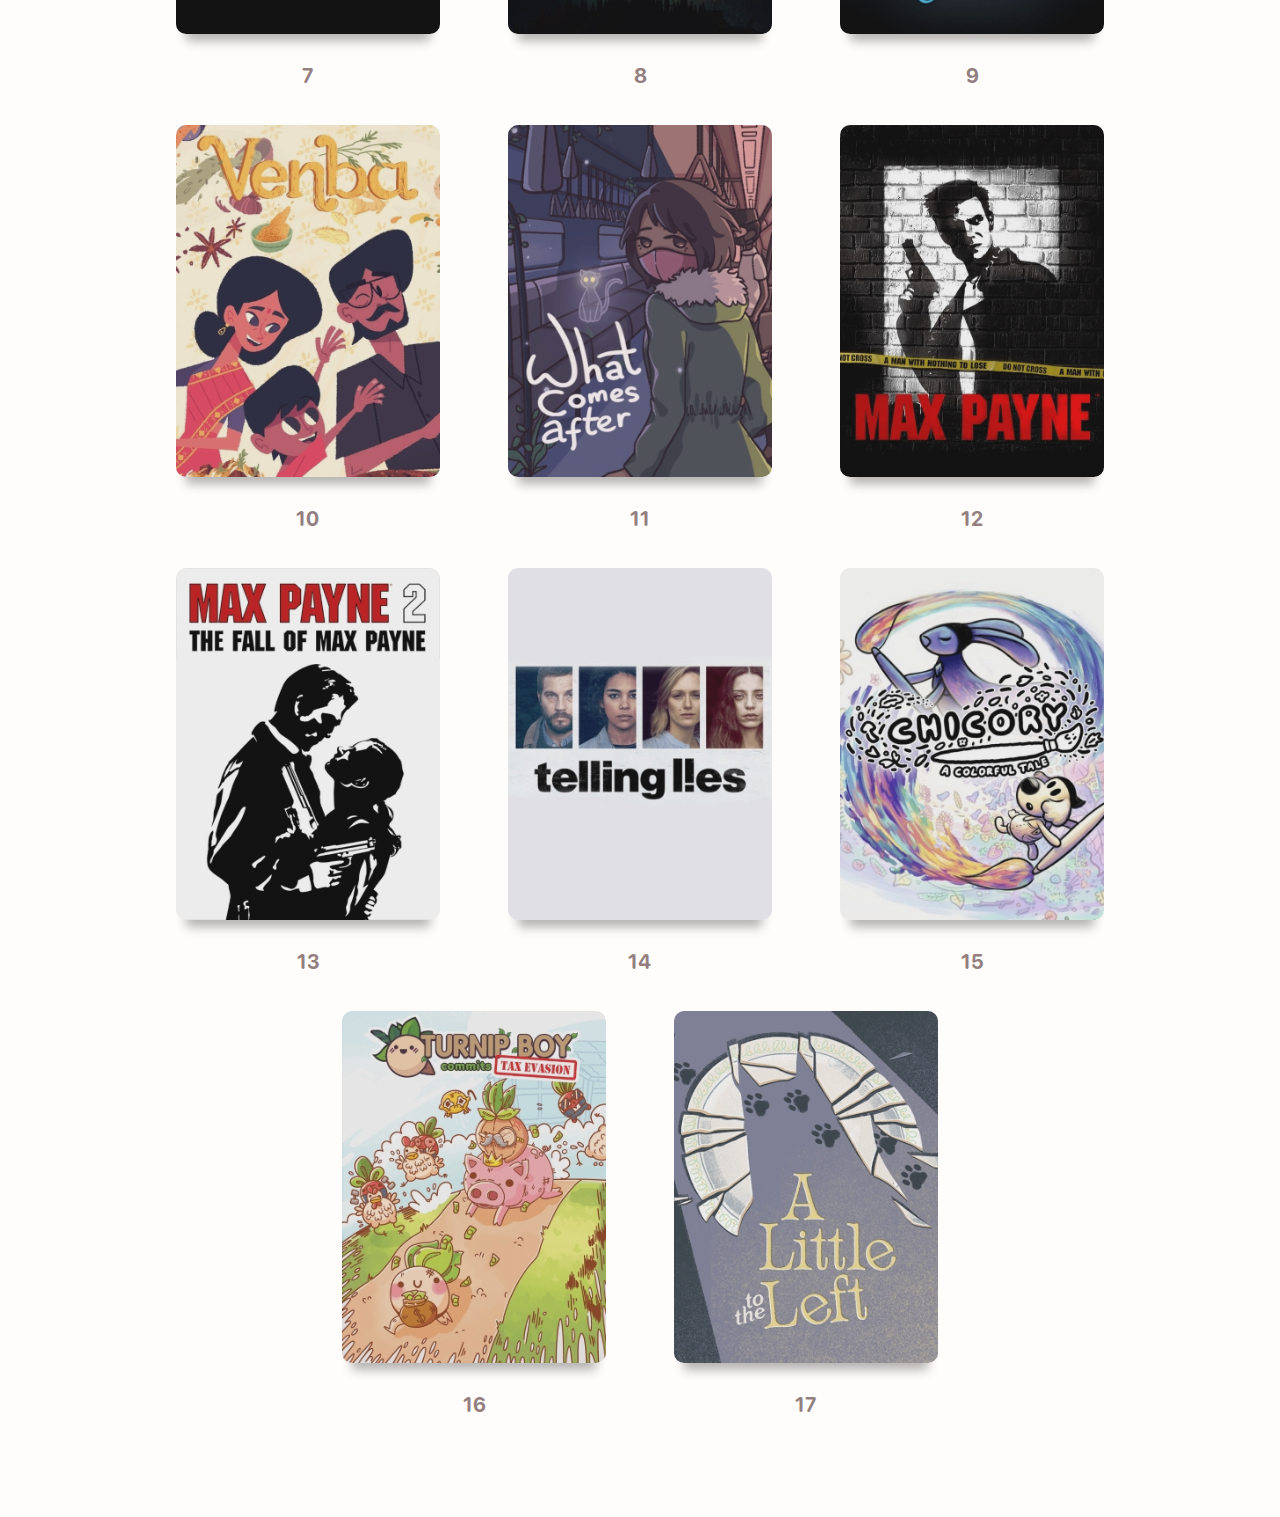
==== commit 6dcab1bf: "add game" ====
--- a/compendium.html
+++ b/compendium.html
@@ -168,6 +168,14 @@
 
         <li class="game">
             <figure class="game-art">
+                <img src="images/covers/turnip-boy-commits-tax-evasion.jpg" 
+                     alt="Turnip Boy Commits Tax Evasion">
+                <span class="game-number"></span>
+            </figure>
+        </li>
+
+        <li class="game">
+            <figure class="game-art">
                 <img src="images/covers/a-little-to-the-left.jpg" 
                      alt="A Little To The Left">
                 <span class="game-number"></span>
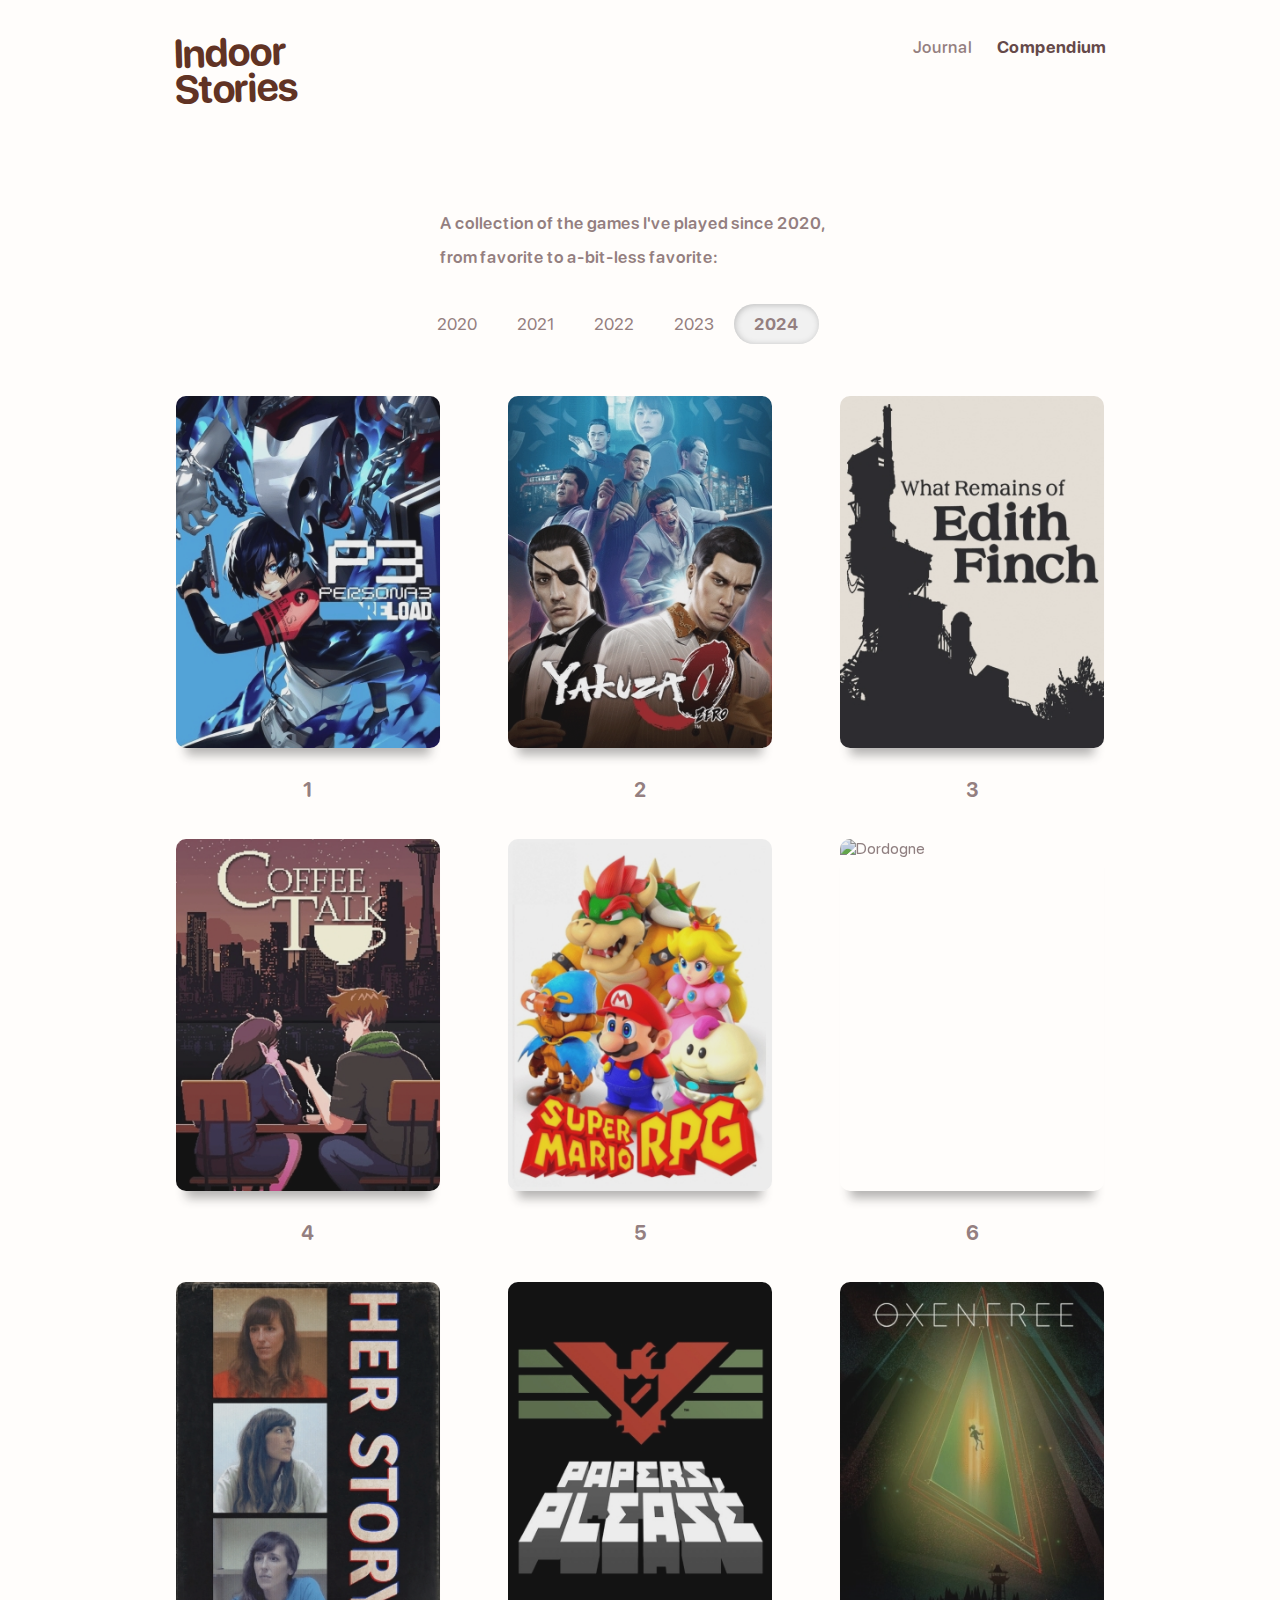
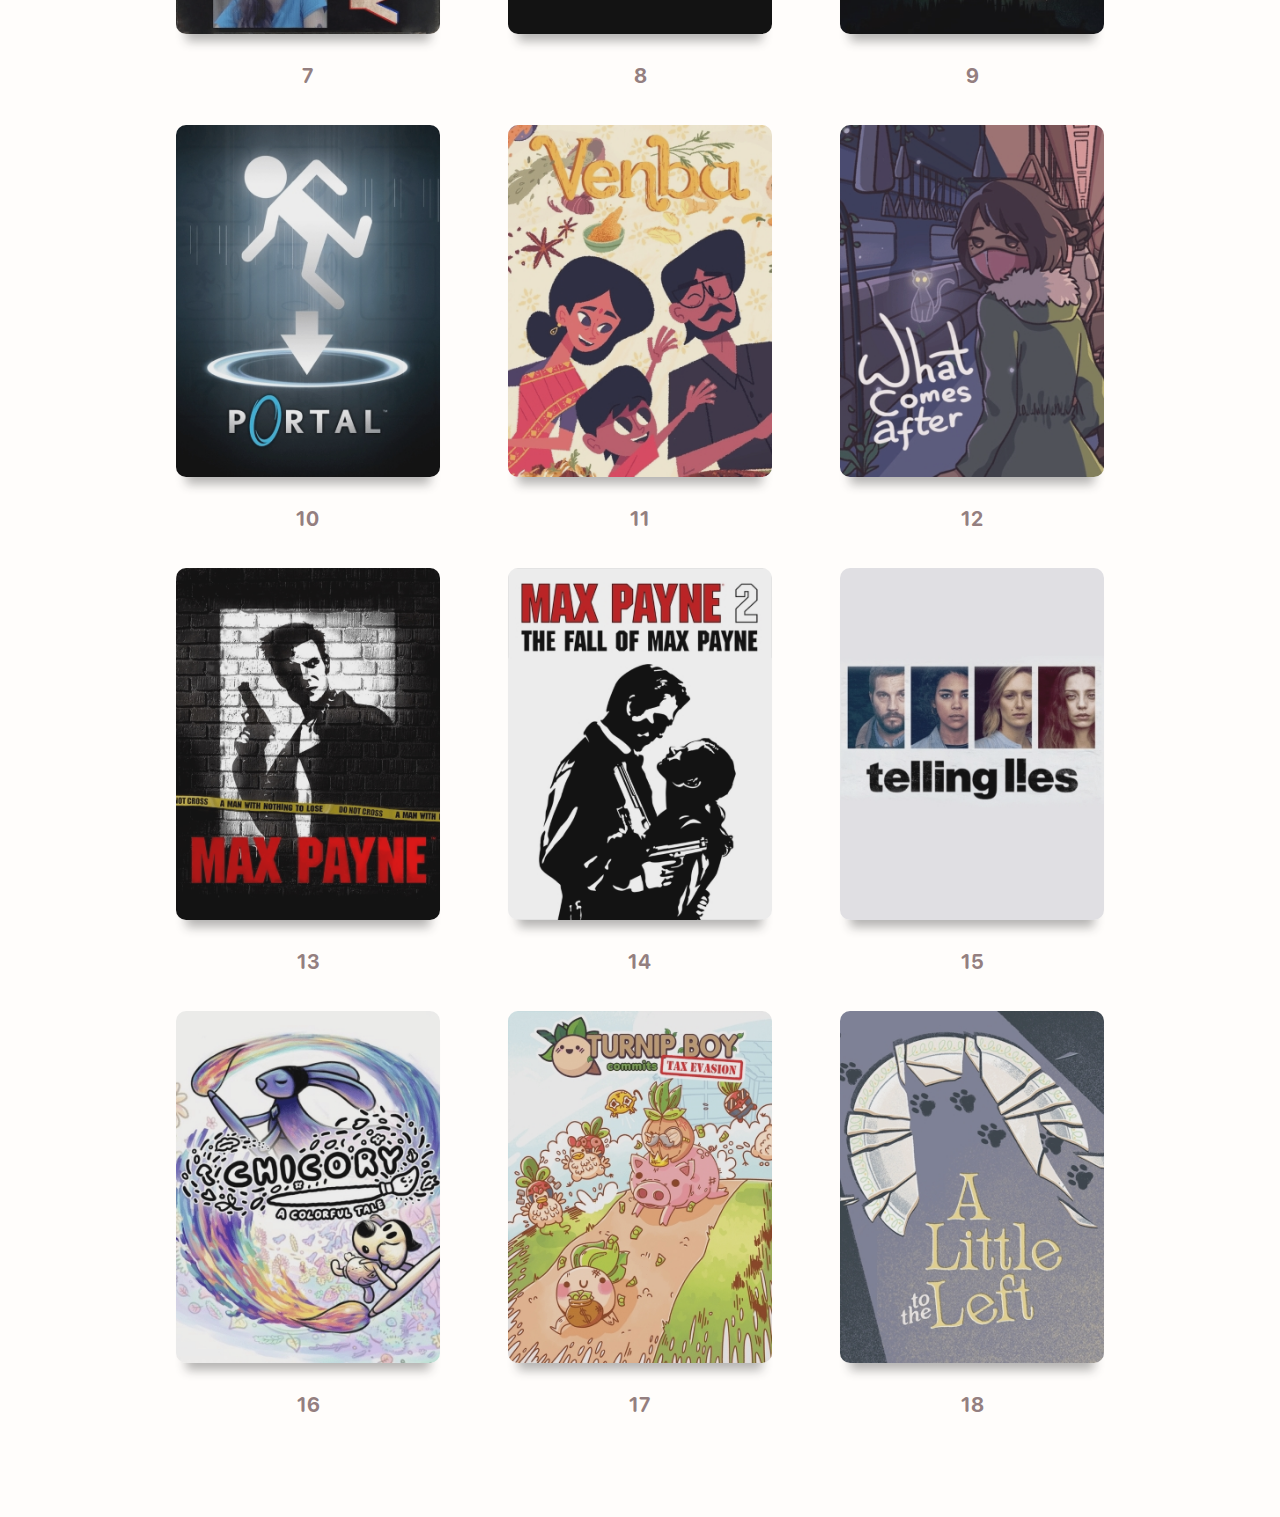
==== commit 043d34be: "add entry" ====
--- a/compendium.html
+++ b/compendium.html
@@ -56,6 +56,14 @@
 
         <li class="game">
             <figure class="game-art">
+                <img src="images/covers/yakuza-0.jpg" 
+                     alt="What Remains of Edith Finch">
+                <span class="game-number"></span>
+            </figure>
+        </li>
+
+        <li class="game">
+            <figure class="game-art">
                 <img src="images/covers/what-remains-of-edith-finch.jpg" 
                      alt="What Remains of Edith Finch">
                 <span class="game-number"></span>
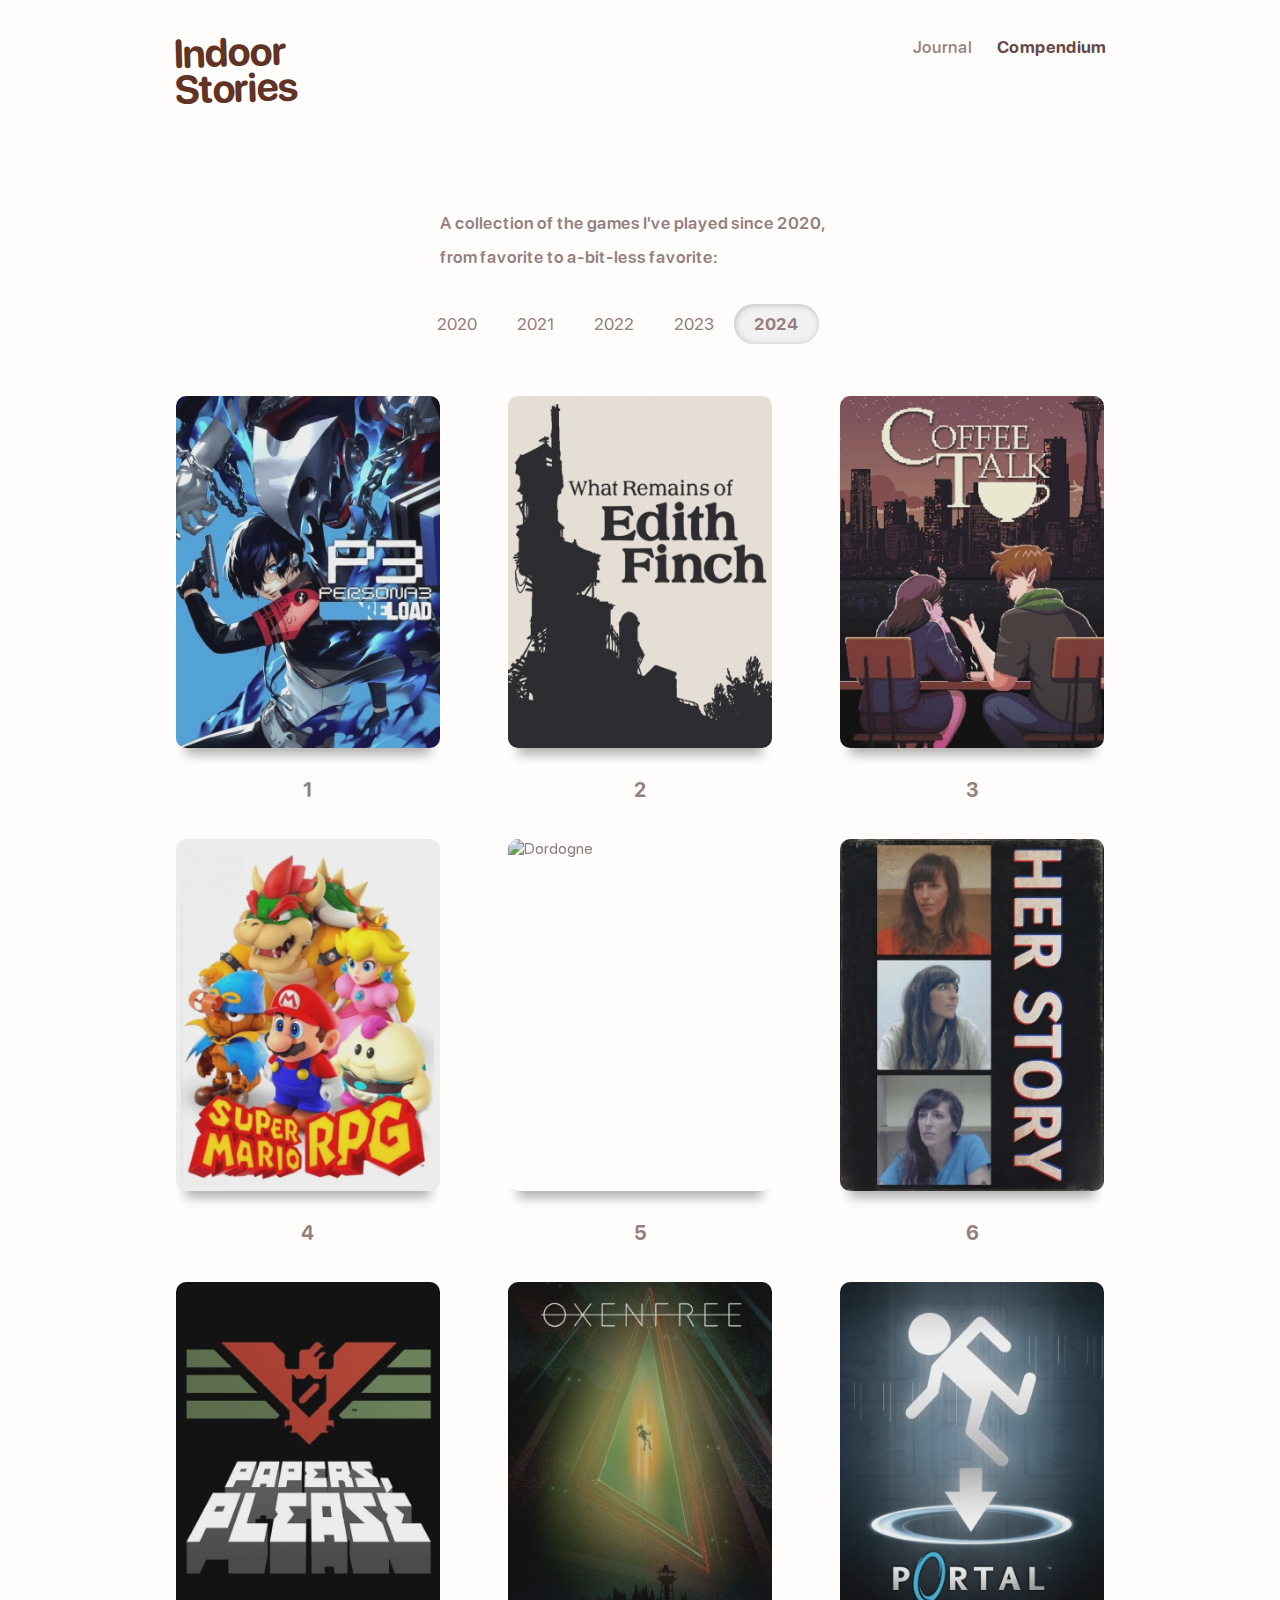
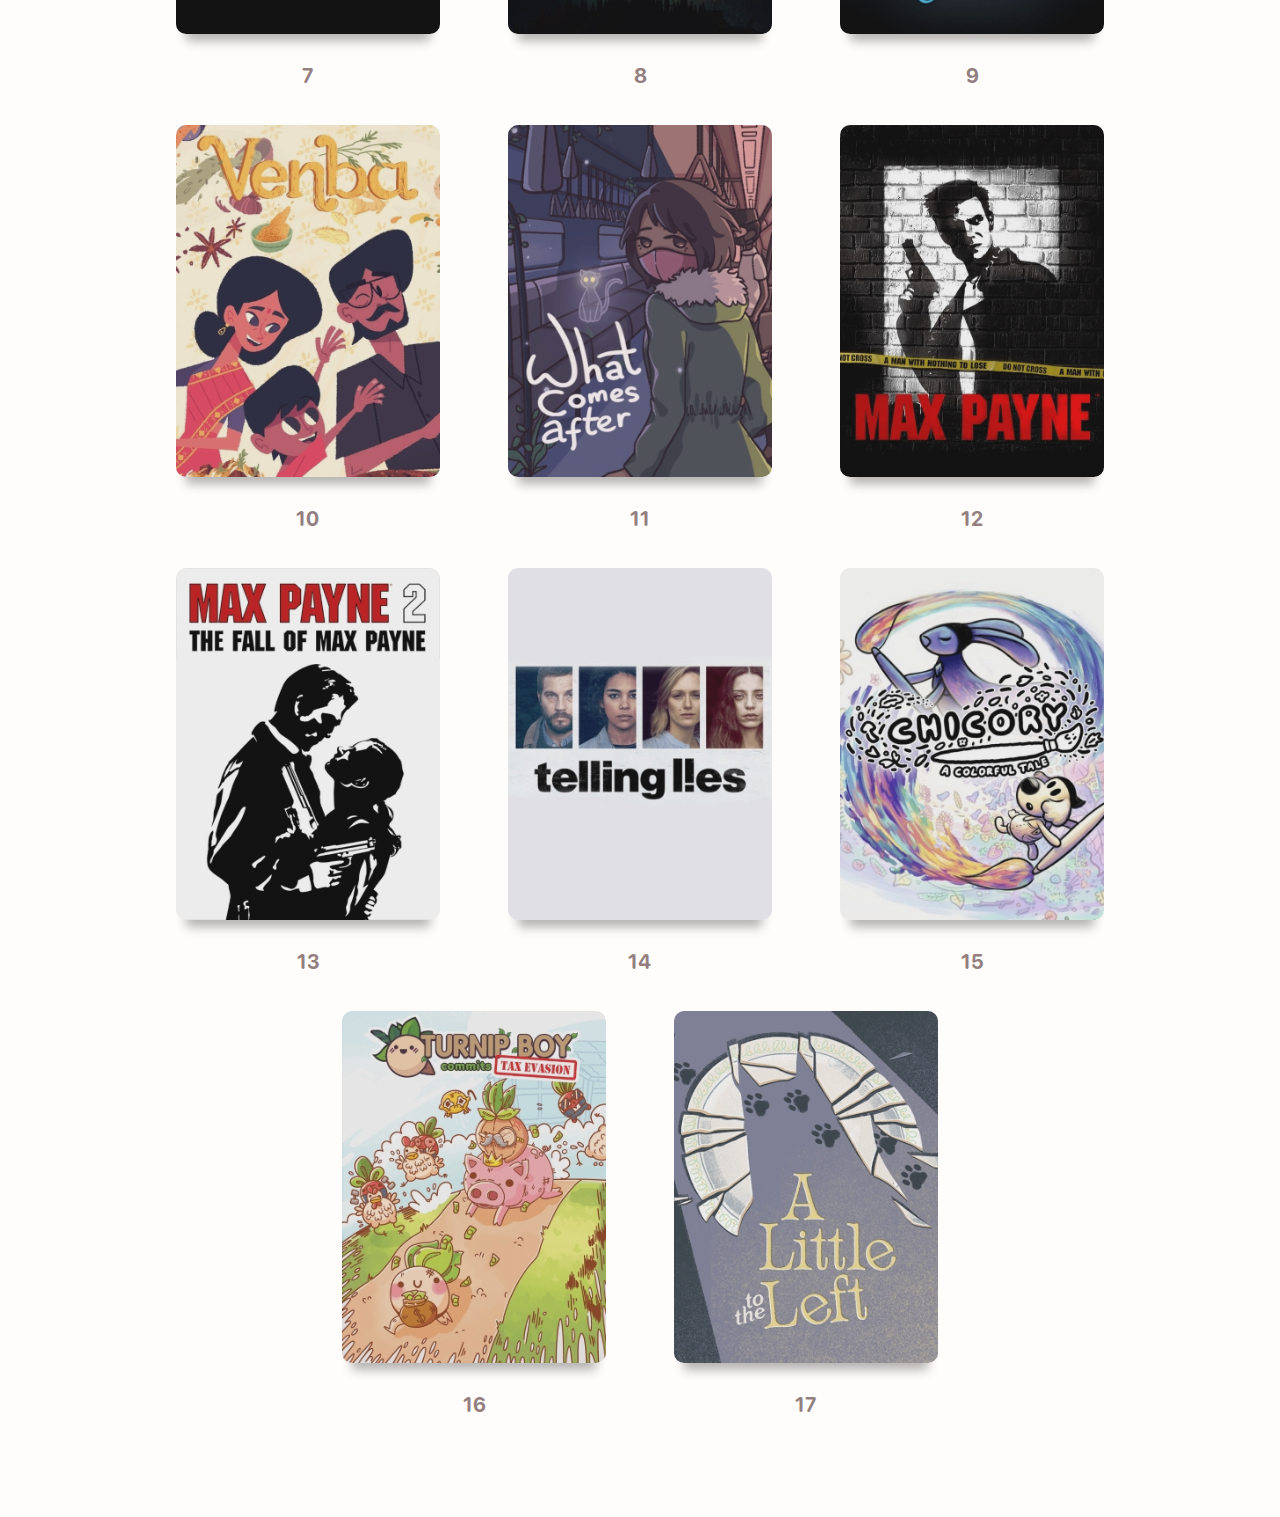
==== commit ca028d6d: "update" ====
--- a/compendium.html
+++ b/compendium.html
@@ -53,15 +53,7 @@
                 <span class="game-number"></span>
             </figure>
         </li>
-
-        <li class="game">
-            <figure class="game-art">
-                <img src="images/covers/yakuza-0.jpg" 
-                     alt="What Remains of Edith Finch">
-                <span class="game-number"></span>
-            </figure>
-        </li>
-
+        
         <li class="game">
             <figure class="game-art">
                 <img src="images/covers/what-remains-of-edith-finch.jpg" 
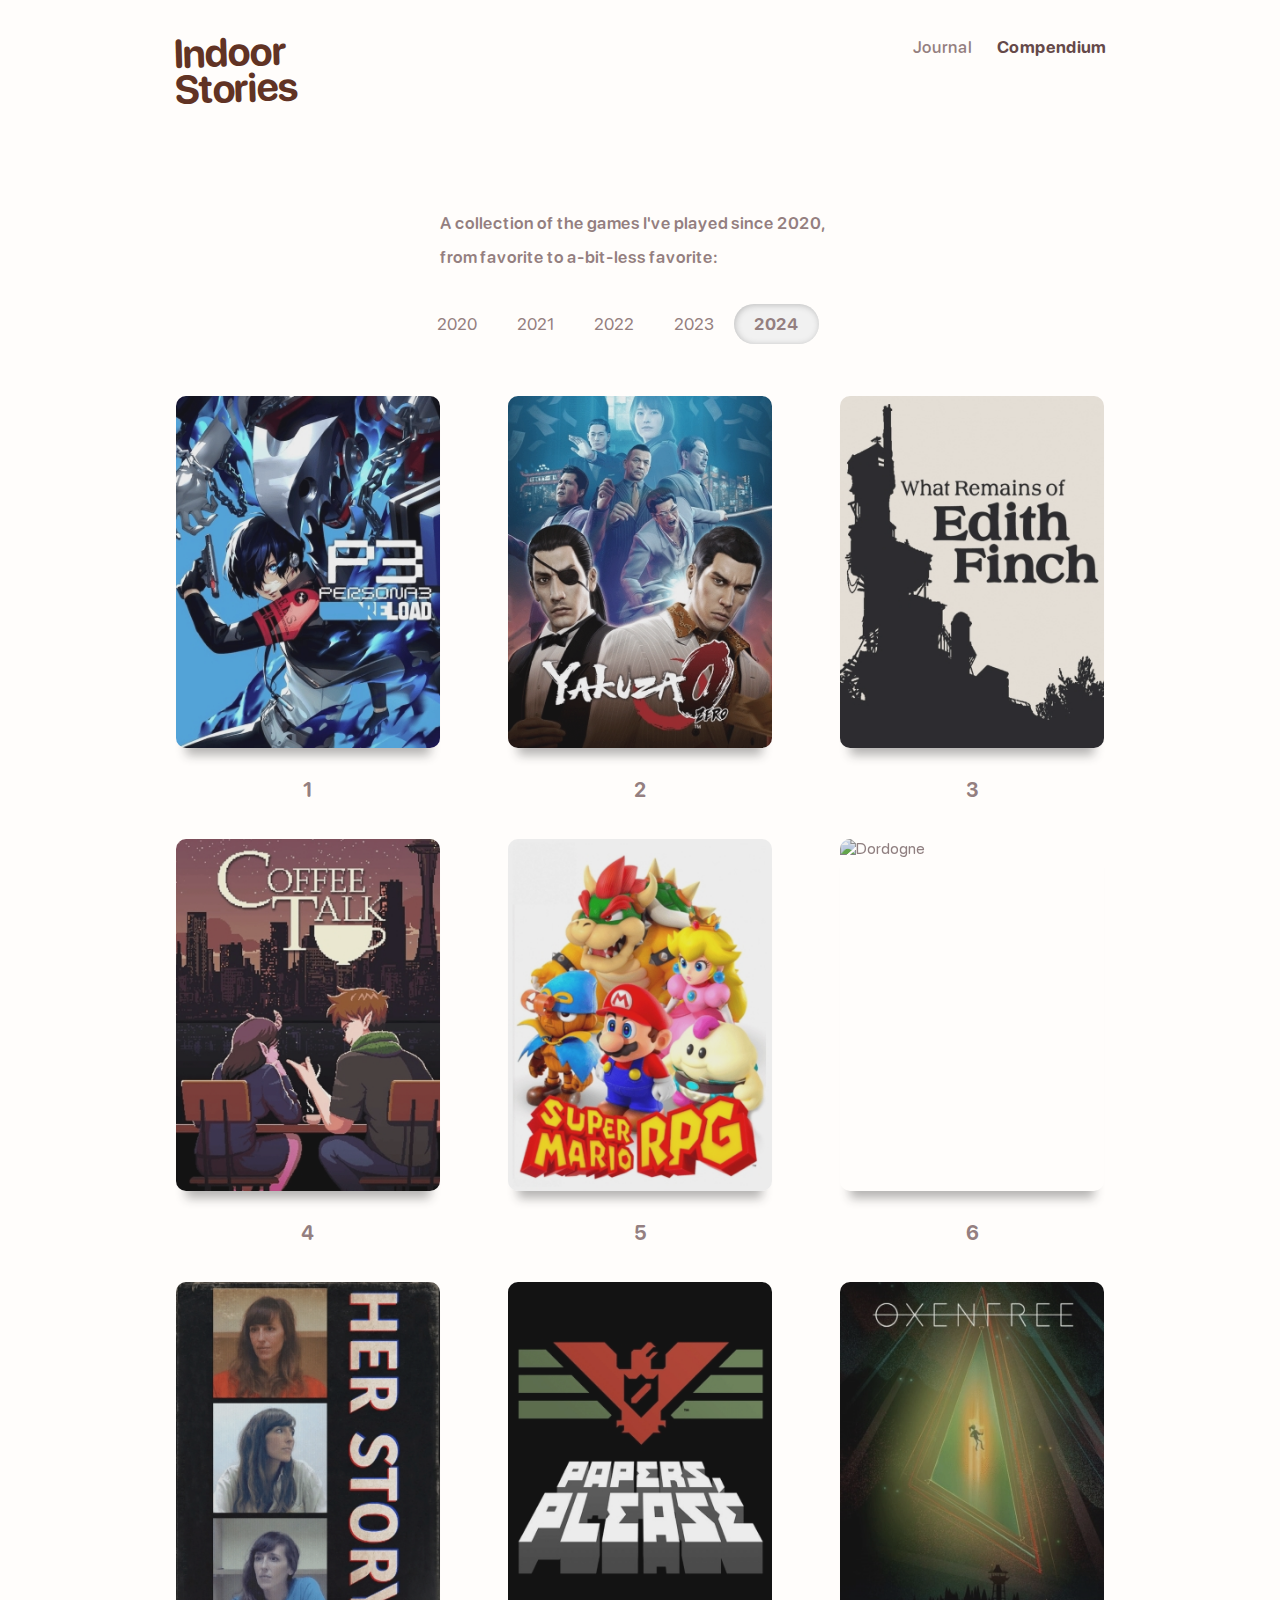
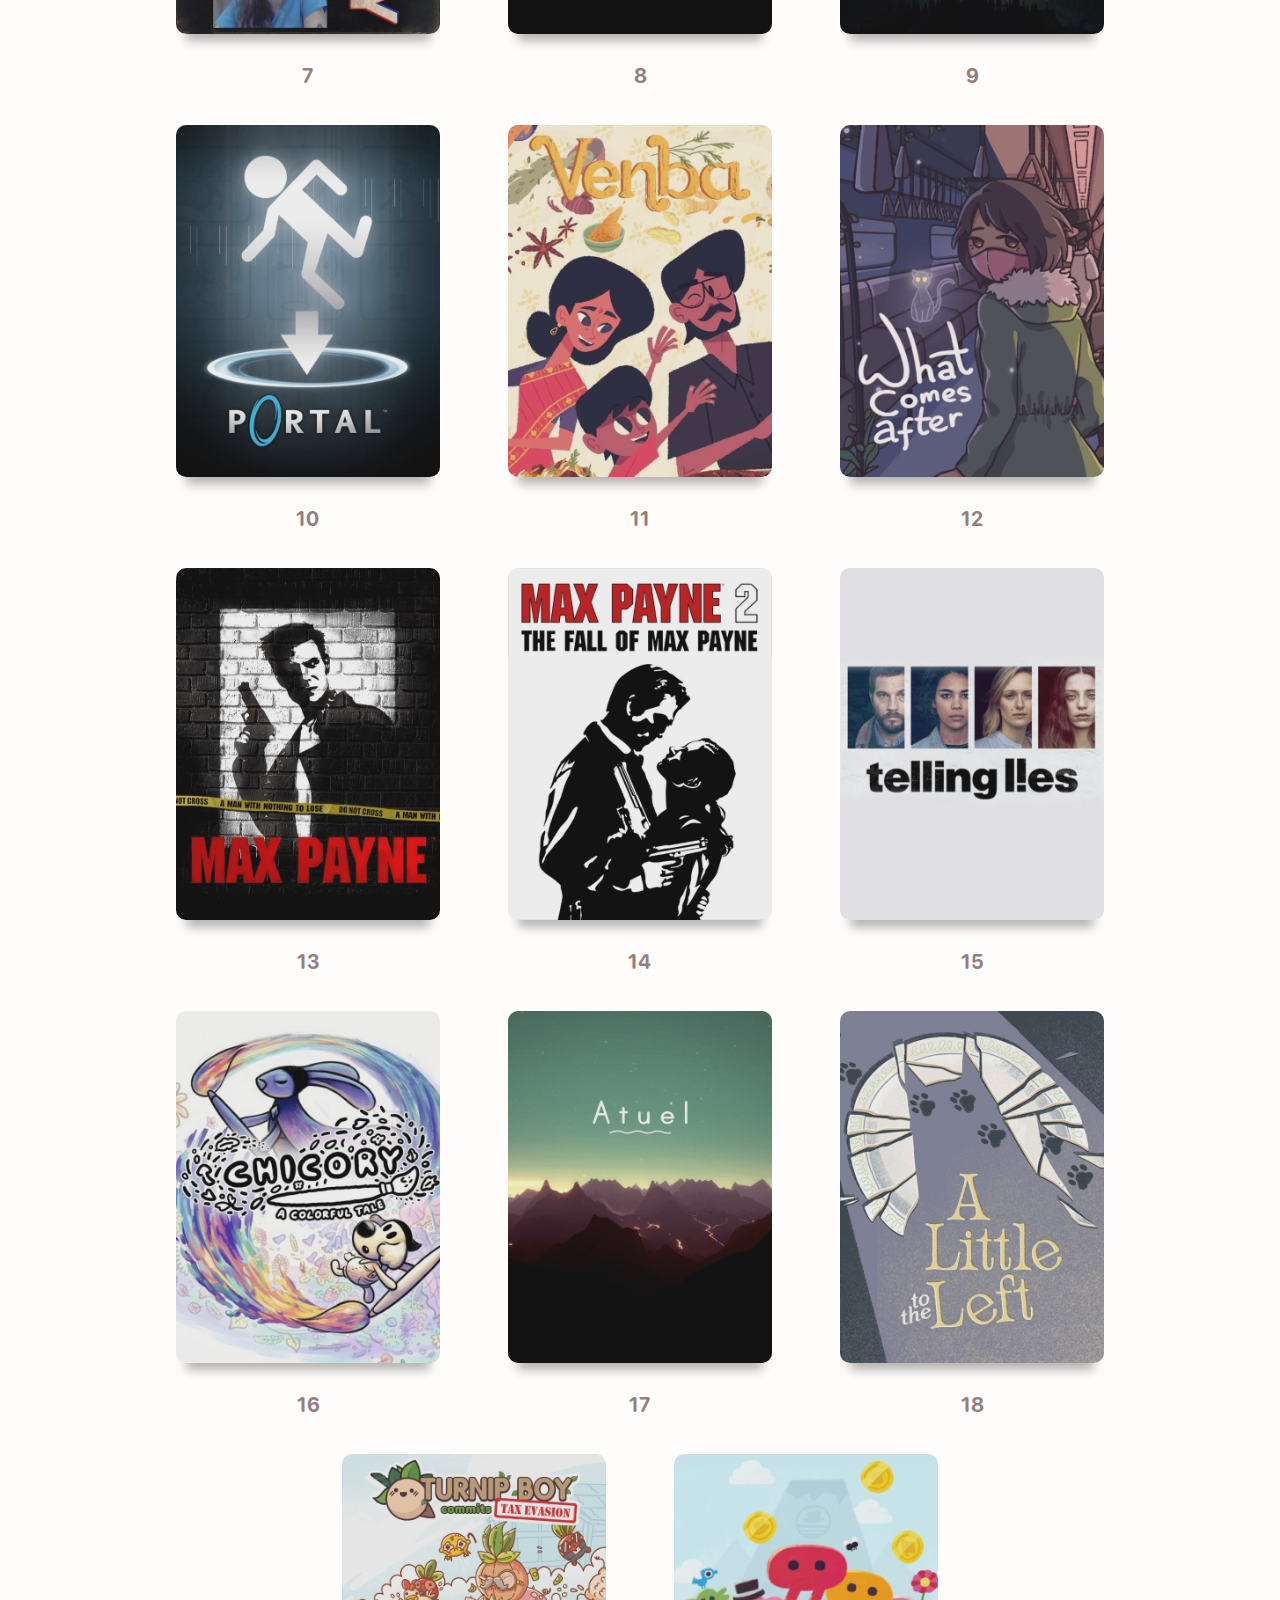
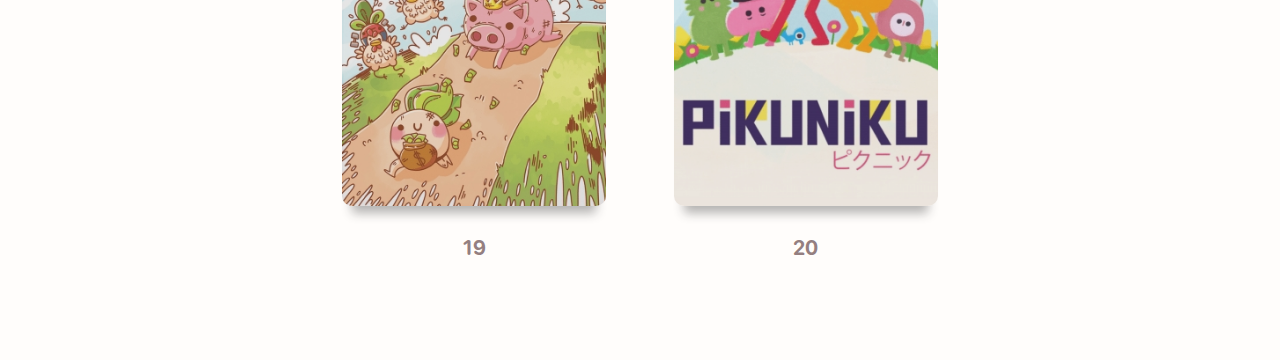
==== commit 0c07505c: "add pikuniku" ====
--- a/compendium.html
+++ b/compendium.html
@@ -53,6 +53,14 @@
                 <span class="game-number"></span>
             </figure>
         </li>
+
+        <li class="game">
+            <figure class="game-art">
+                <img src="images/covers/yakuza-0.jpg" 
+                     alt="Yakuza 0">
+                <span class="game-number"></span>
+            </figure>
+        </li>
         
         <li class="game">
             <figure class="game-art">
@@ -168,6 +176,22 @@
 
         <li class="game">
             <figure class="game-art">
+                <img src="images/covers/atuel.jpg" 
+                     alt="Atuel">
+                <span class="game-number"></span>
+            </figure>
+        </li>
+
+        <li class="game">
+            <figure class="game-art">
+                <img src="images/covers/a-little-to-the-left.jpg" 
+                     alt="A Little To The Left">
+                <span class="game-number"></span>
+            </figure>
+        </li>
+    
+        <li class="game">
+            <figure class="game-art">
                 <img src="images/covers/turnip-boy-commits-tax-evasion.jpg" 
                      alt="Turnip Boy Commits Tax Evasion">
                 <span class="game-number"></span>
@@ -176,8 +200,8 @@
 
         <li class="game">
             <figure class="game-art">
-                <img src="images/covers/a-little-to-the-left.jpg" 
-                     alt="A Little To The Left">
+                <img src="images/covers/pikuniku.jpg" 
+                     alt="Pikuniku">
                 <span class="game-number"></span>
             </figure>
         </li>
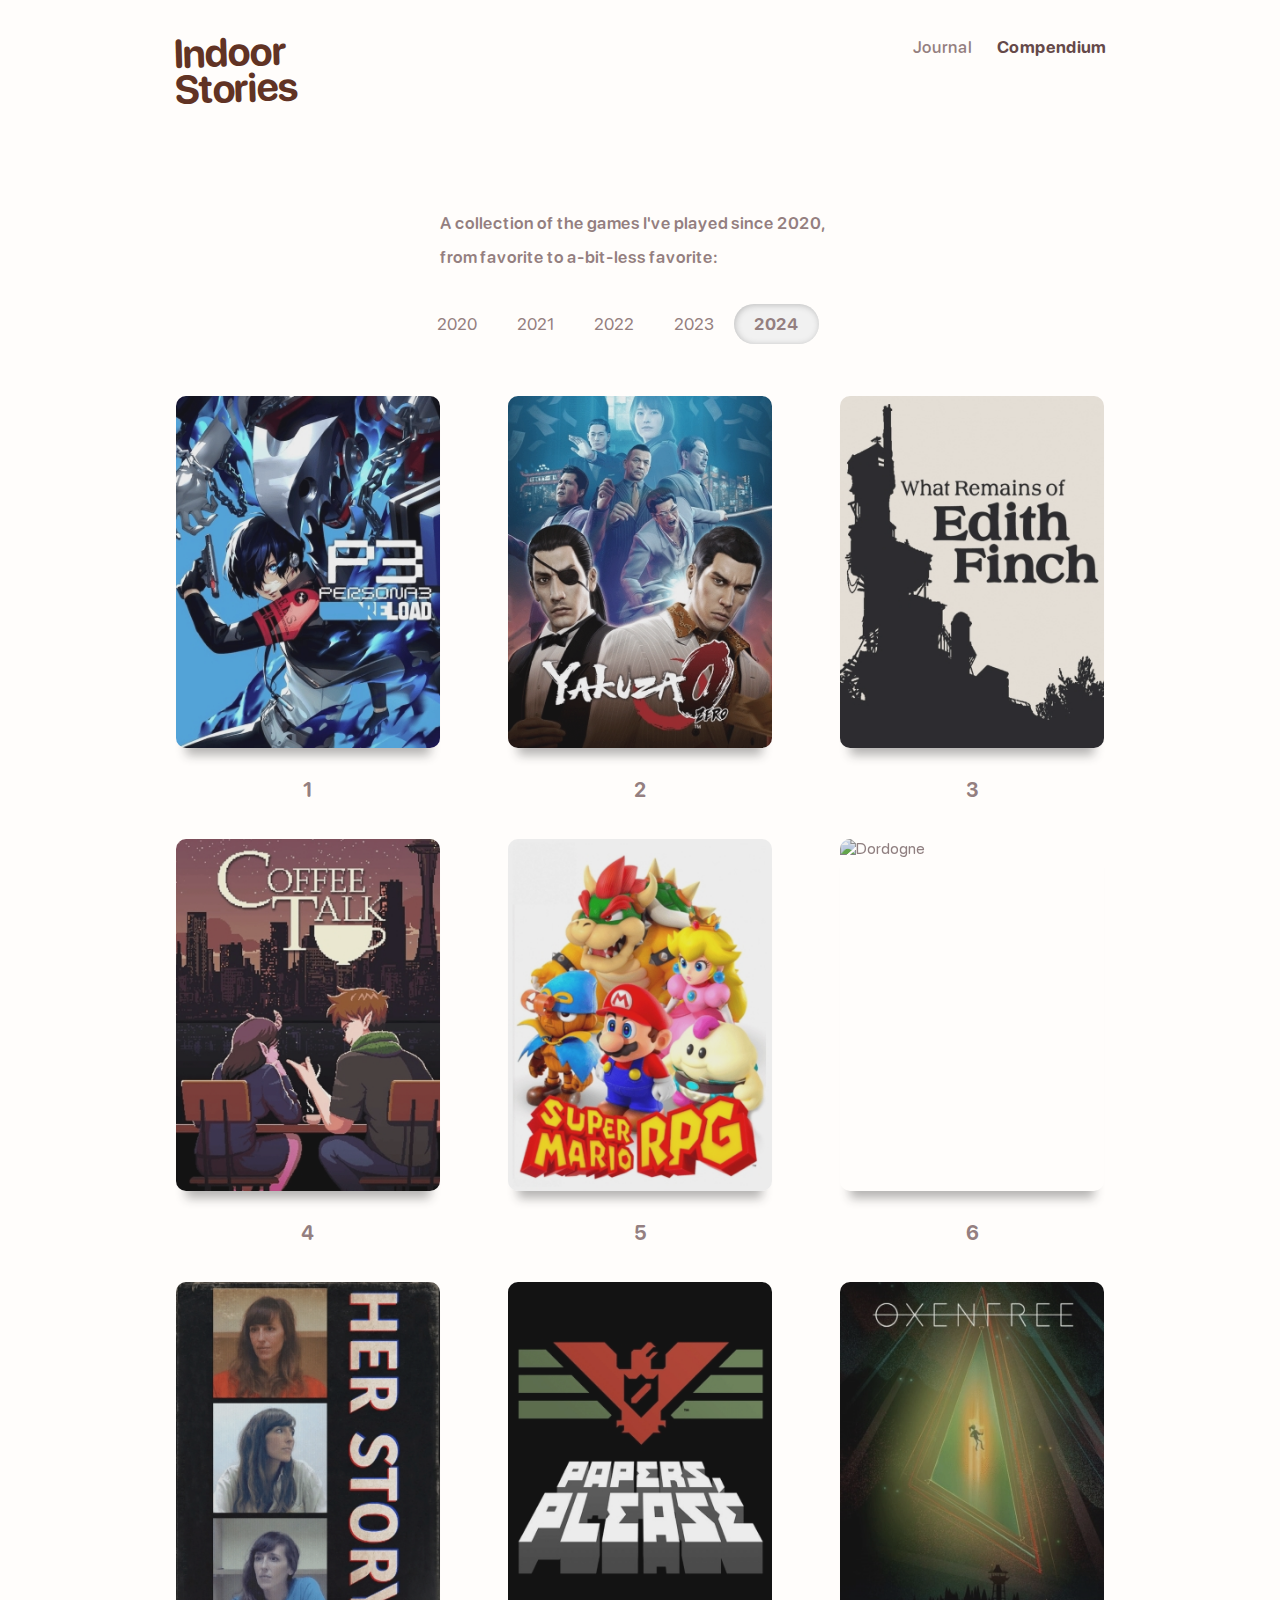
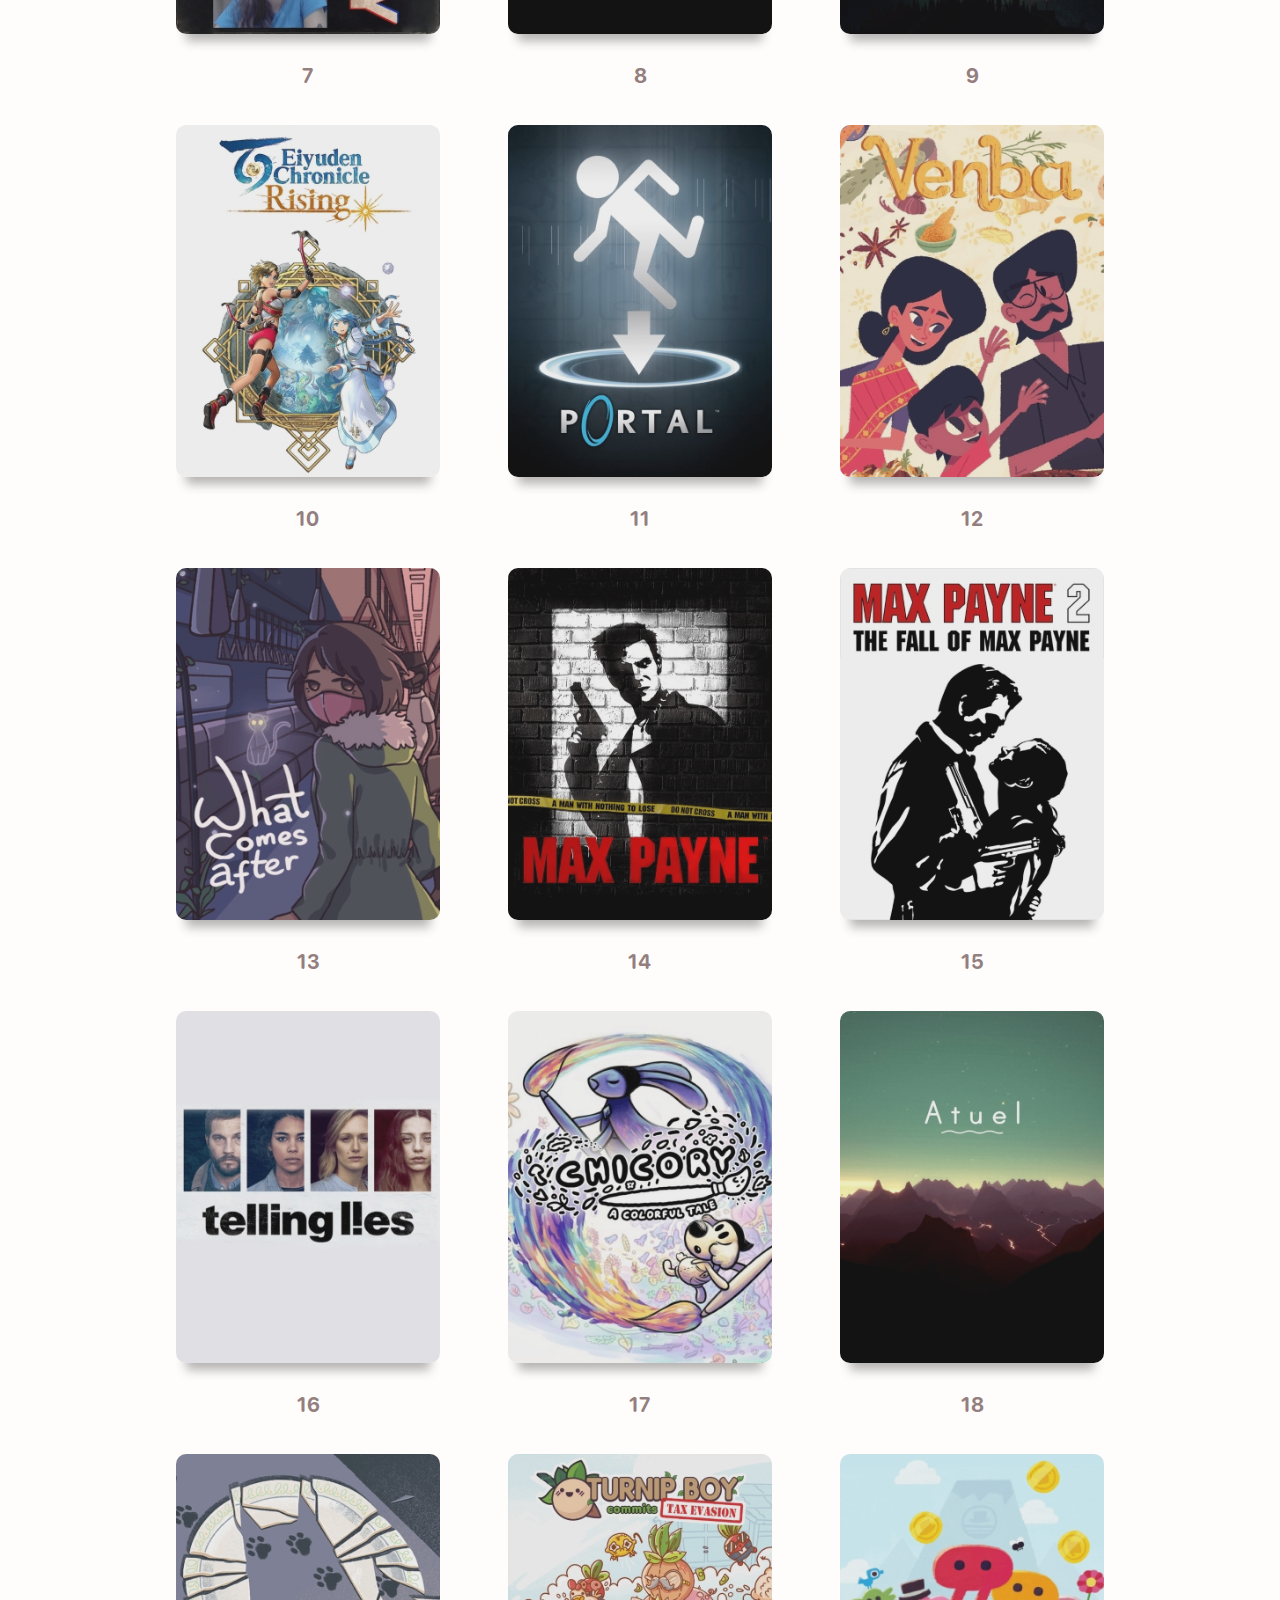
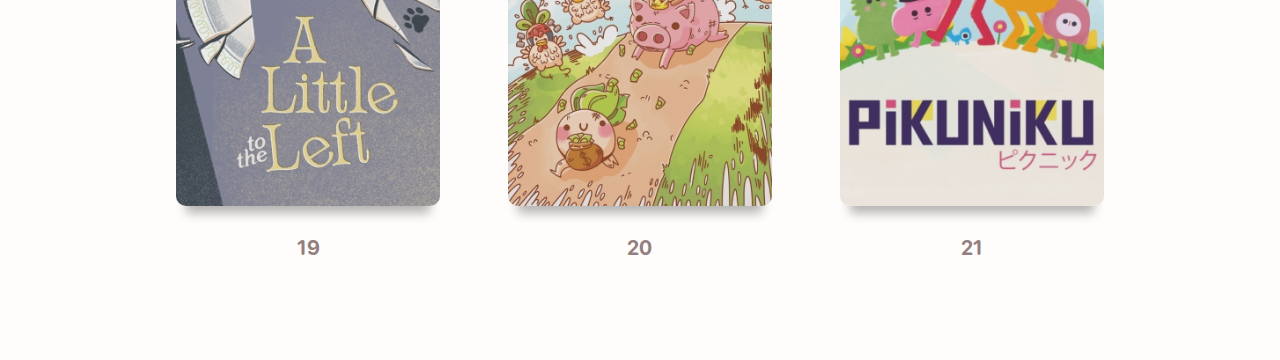
==== commit 3cf4f91d: "add entry" ====
--- a/compendium.html
+++ b/compendium.html
@@ -120,6 +120,14 @@
 
         <li class="game">
             <figure class="game-art">
+                <img src="images/covers/eiyuden-chronicle-rising.jpg" 
+                     alt="Portal">
+                <span class="game-number"></span>
+            </figure>
+        </li>
+
+        <li class="game">
+            <figure class="game-art">
                 <img src="images/covers/portal.jpg" 
                      alt="Portal">
                 <span class="game-number"></span>
